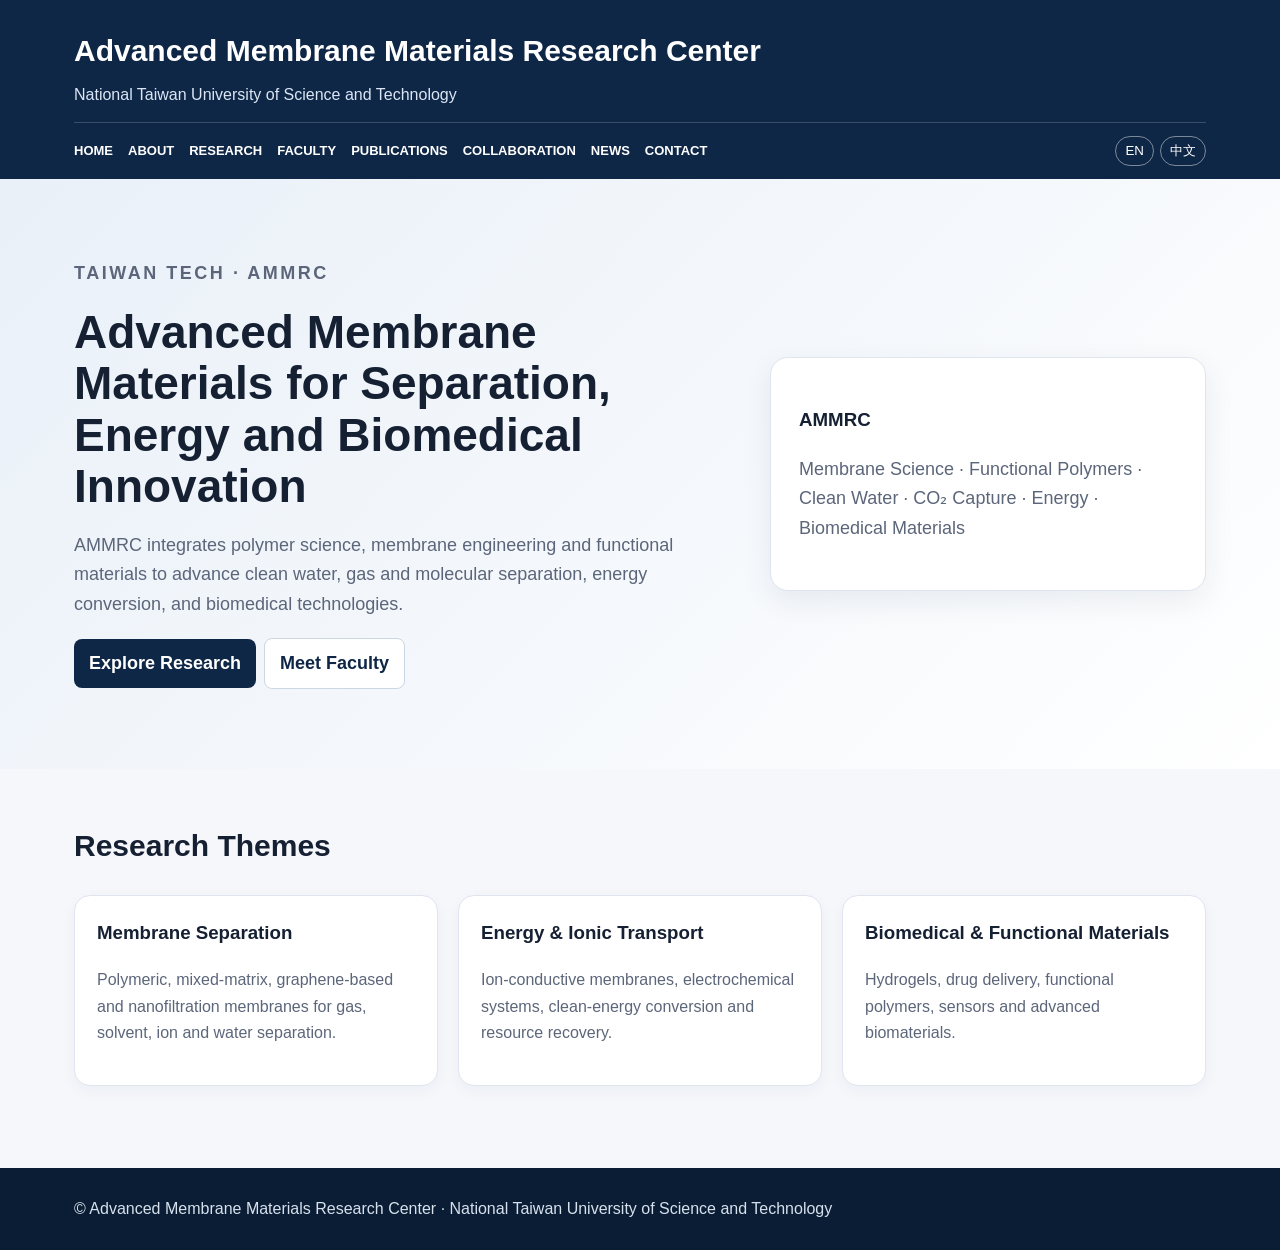
==== index.html @ 9575aef3 "feat: publish bilingual AMMRC website" ====
<!doctype html><html lang="en"><head><meta charset="utf-8"><meta name="viewport" content="width=device-width,initial-scale=1"><title>Home | AMMRC</title><link rel="stylesheet" href="style.css"></head><body><header class="top"><div class="wrap"><div class="brand"><h1 data-i18n="brand">Advanced Membrane Materials Research Center</h1><p data-i18n="affiliation">National Taiwan University of Science and Technology</p></div><nav class="nav"><a href="index.html" data-i18n="navHome">HOME</a><a href="about.html" data-i18n="navAbout">ABOUT</a><a href="research.html" data-i18n="navResearch">RESEARCH</a><a href="faculty.html" data-i18n="navFaculty">FACULTY</a><a href="publications.html" data-i18n="navPublications">PUBLICATIONS</a><a href="collaboration.html" data-i18n="navCollaboration">COLLABORATION</a><a href="news.html" data-i18n="navNews">NEWS</a><a href="contact.html" data-i18n="navContact">CONTACT</a><span class="lang-toggle"><button data-lang="en">EN</button><button data-lang="zh">中文</button></span></nav></div></header><section class="hero"><div class="wrap hero-grid"><div><p class="eyebrow">TAIWAN TECH · AMMRC</p><h2 data-i18n="homeTitle">Advanced Membrane Materials for Separation, Energy and Biomedical Innovation</h2><p data-i18n="homeIntro"></p><p><a class="btn" href="research.html" data-i18n="exploreResearch">Explore Research</a><a class="btn light" href="faculty.html" data-i18n="meetFaculty">Meet Faculty</a></p></div><aside class="hero-panel"><h3>AMMRC</h3><p>Membrane Science · Functional Polymers · Clean Water · CO₂ Capture · Energy · Biomedical Materials</p></aside></div></section><section class="section"><div class="wrap"><h2 data-i18n="researchTitle">Research Themes</h2><div class="grid"><article class="card"><h3>Membrane Separation</h3><p class="muted">Polymeric, mixed-matrix, graphene-based and nanofiltration membranes for gas, solvent, ion and water separation.</p></article><article class="card"><h3>Energy & Ionic Transport</h3><p class="muted">Ion-conductive membranes, electrochemical systems, clean-energy conversion and resource recovery.</p></article><article class="card"><h3>Biomedical & Functional Materials</h3><p class="muted">Hydrogels, drug delivery, functional polymers, sensors and advanced biomaterials.</p></article></div></div></section><footer class="footer"><div class="wrap">© Advanced Membrane Materials Research Center · National Taiwan University of Science and Technology</div></footer><script src="language.js"></script></body></html>
---- style.css ----
:root{--nav:#0f2747;--accent:#2f68a5;--bg:#f5f7fb;--card:#fff;--ink:#162033;--muted:#5c667a;--line:#dfe5ee;--soft:#edf3f9}*{box-sizing:border-box}body{margin:0;font-family:Arial,"Noto Sans TC",sans-serif;background:var(--bg);color:var(--ink);line-height:1.65}a{color:var(--accent);text-decoration:none}a:hover{text-decoration:underline}img{max-width:100%;display:block}.wrap{max-width:1180px;margin:auto;padding:0 24px}.top{background:var(--nav);color:#fff}.brand{padding:26px 0 14px}.brand h1{margin:0;font-size:30px}.brand p{margin:6px 0 0;color:#dbe6f4}.nav{display:flex;gap:15px;align-items:center;flex-wrap:wrap;padding:13px 0;border-top:1px solid rgba(255,255,255,.18)}.nav a{color:#fff;font-size:13px;font-weight:800}.lang-toggle{margin-left:auto;display:flex;gap:6px}.lang-toggle button{border:1px solid rgba(255,255,255,.45);background:transparent;color:white;padding:5px 9px;border-radius:999px;cursor:pointer}.hero{padding:62px 0;background:linear-gradient(135deg,#e9f0f8,#fff)}.hero-grid{display:grid;grid-template-columns:1.2fr .8fr;gap:42px;align-items:center}.eyebrow{font-size:12px;letter-spacing:.14em;font-weight:800;color:#426a93}.hero h2{font-size:46px;line-height:1.12;margin:8px 0 18px}.hero p{font-size:18px;color:var(--muted)}.hero-panel{background:white;border:1px solid var(--line);border-radius:18px;padding:28px;box-shadow:0 10px 30px rgba(15,39,71,.08)}.section{padding:52px 0}.section-soft{background:var(--soft)}.section h2{font-size:30px;margin:0 0 24px}.grid{display:grid;grid-template-columns:repeat(3,minmax(0,1fr));gap:20px}.card{background:var(--card);border:1px solid var(--line);border-radius:16px;padding:22px;box-shadow:0 5px 16px rgba(20,40,70,.045)}.card h3{margin-top:0}.muted{color:var(--muted)}.btn{display:inline-block;background:var(--nav);color:white;padding:10px 15px;border-radius:8px;font-weight:700;margin-right:8px}.btn.light{background:white;color:var(--nav);border:1px solid #cbd7e5}.faculty-grid{display:grid;grid-template-columns:repeat(4,minmax(0,1fr));gap:20px}.faculty-card{background:white;border:1px solid var(--line);border-radius:16px;overflow:hidden;box-shadow:0 6px 18px rgba(20,40,70,.055)}.faculty-card img{width:100%;aspect-ratio:4/5;object-fit:cover;object-position:center top;background:#eef2f6}.faculty-card-body{padding:16px}.faculty-card h3{margin:0 0 3px}.faculty-card .role{font-weight:700;color:#2f4f70;font-size:14px}.tags{margin:10px 0}.tag{display:inline-block;background:#eaf1f9;color:#24486e;padding:4px 8px;border-radius:999px;font-size:12px;margin:2px}.actions{display:flex;gap:8px;flex-wrap:wrap;margin-top:12px}.profile-layout{display:grid;grid-template-columns:300px 1fr;gap:32px}.profile-photo{background:white;border:1px solid var(--line);border-radius:16px;overflow:hidden}.profile-photo img{width:100%;aspect-ratio:4/5;object-fit:cover}.pub-year{margin:0 0 34px}.pub-year h2{border-bottom:2px solid #dce5ef;padding-bottom:8px}.pub-item{background:#fff;border:1px solid var(--line);border-radius:12px;padding:16px 18px;margin:12px 0}.pub-item h3{margin:0 0 6px;font-size:18px}.pub-meta{font-size:14px;color:var(--muted)}.year-nav{display:flex;gap:8px;flex-wrap:wrap;margin:0 0 24px}.year-nav a{background:#eaf1f9;padding:6px 11px;border-radius:999px;font-weight:700}.footer{background:#0b1d35;color:#d7e1ed;padding:28px 0;margin-top:30px}.notice{background:#eef4fa;border:1px solid #d5e1ee;padding:14px 16px;border-radius:10px;color:#4d6075}.news-list{display:grid;gap:14px}.news-item{background:#fff;border:1px solid var(--line);border-radius:14px;padding:18px}.contact-grid{display:grid;grid-template-columns:1fr 1fr;gap:24px}@media(max-width:900px){.hero-grid,.profile-layout,.contact-grid{grid-template-columns:1fr}.grid{grid-template-columns:1fr 1fr}.faculty-grid{grid-template-columns:repeat(2,1fr)}.hero h2{font-size:38px}}@media(max-width:620px){.wrap{padding:0 18px}.brand h1{font-size:25px}.hero{padding:42px 0}.hero h2{font-size:32px}.grid,.faculty-grid{grid-template-columns:1fr}.nav{gap:10px}.lang-toggle{width:100%;margin-left:0}.section{padding:38px 0}}
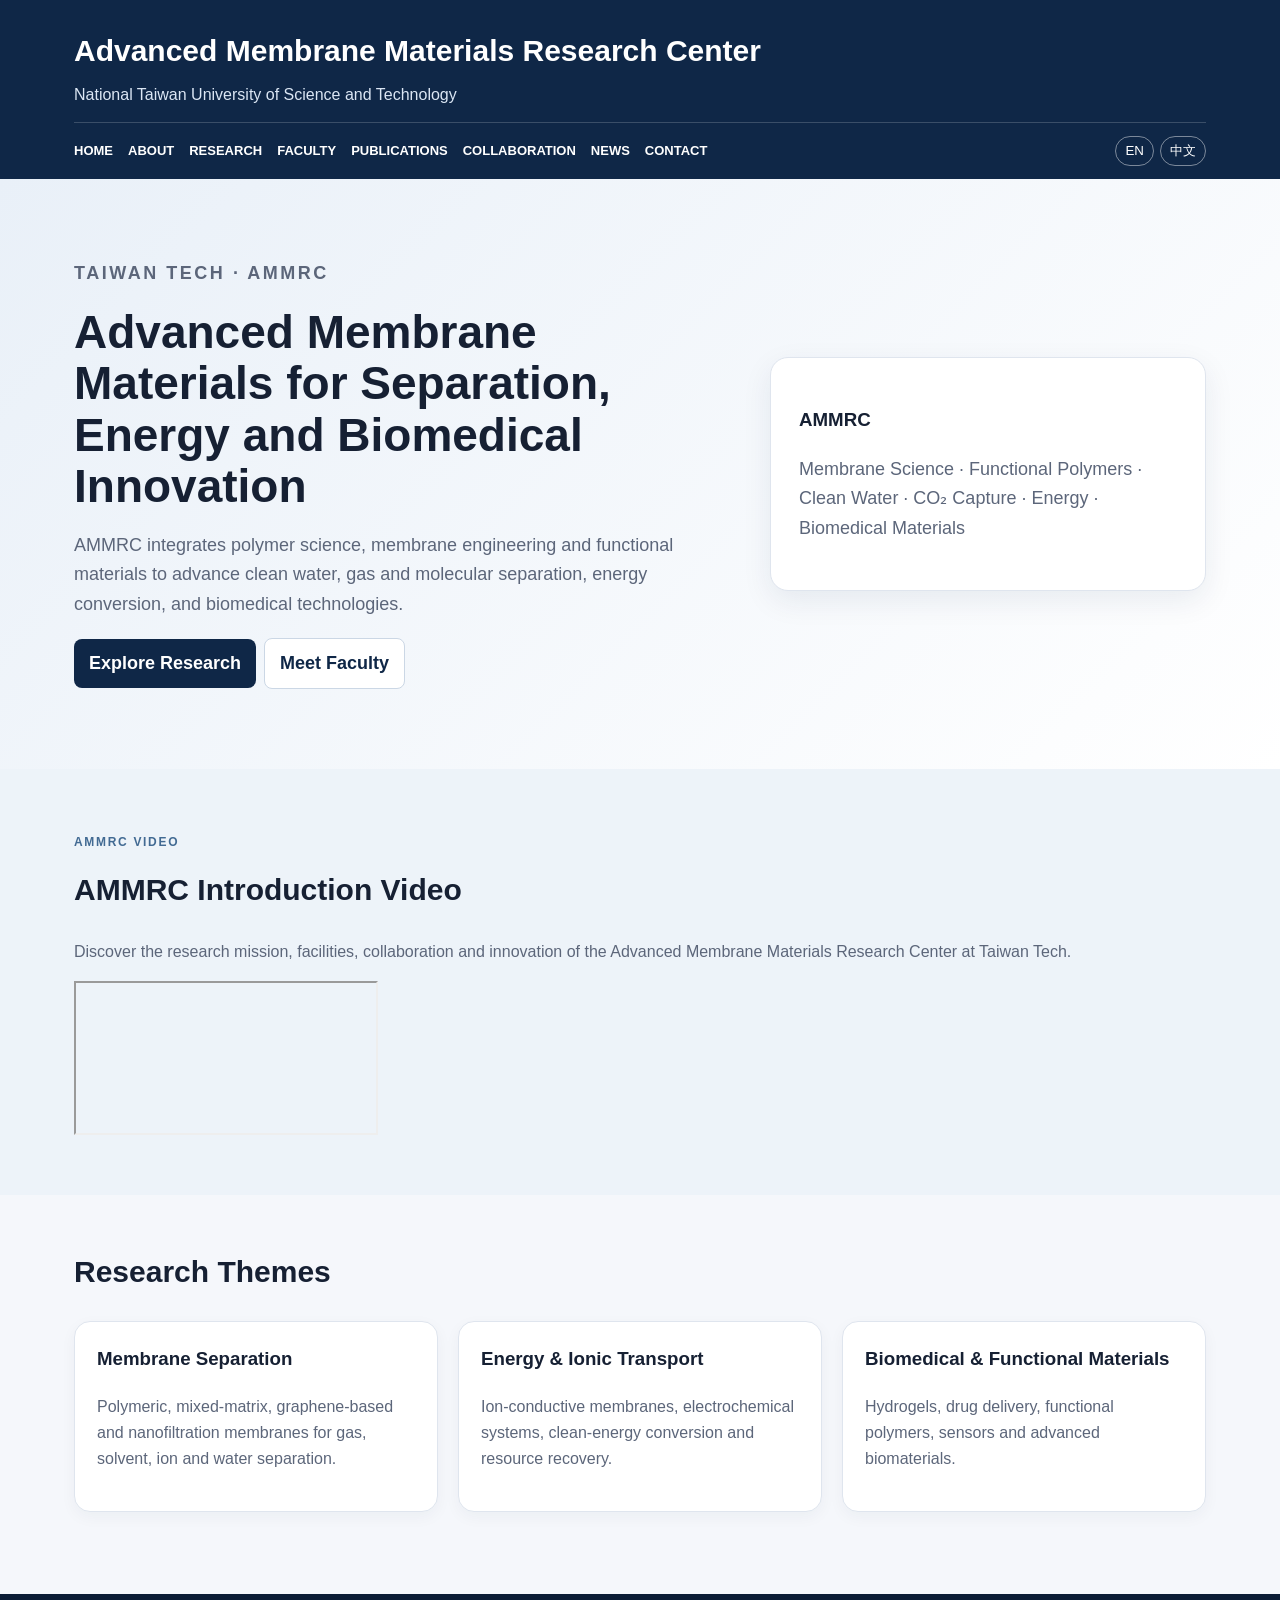
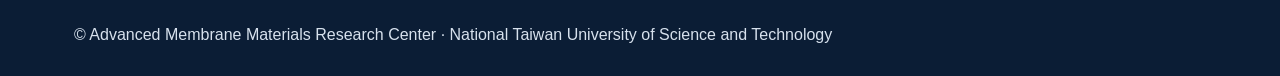
==== commit a9881fa2: "feat: embed AMMRC introduction video" ====
--- a/index.html
+++ b/index.html
@@ -1 +1 @@
-<!doctype html><html lang="en"><head><meta charset="utf-8"><meta name="viewport" content="width=device-width,initial-scale=1"><title>Home | AMMRC</title><link rel="stylesheet" href="style.css"></head><body><header class="top"><div class="wrap"><div class="brand"><h1 data-i18n="brand">Advanced Membrane Materials Research Center</h1><p data-i18n="affiliation">National Taiwan University of Science and Technology</p></div><nav class="nav"><a href="index.html" data-i18n="navHome">HOME</a><a href="about.html" data-i18n="navAbout">ABOUT</a><a href="research.html" data-i18n="navResearch">RESEARCH</a><a href="faculty.html" data-i18n="navFaculty">FACULTY</a><a href="publications.html" data-i18n="navPublications">PUBLICATIONS</a><a href="collaboration.html" data-i18n="navCollaboration">COLLABORATION</a><a href="news.html" data-i18n="navNews">NEWS</a><a href="contact.html" data-i18n="navContact">CONTACT</a><span class="lang-toggle"><button data-lang="en">EN</button><button data-lang="zh">中文</button></span></nav></div></header><section class="hero"><div class="wrap hero-grid"><div><p class="eyebrow">TAIWAN TECH · AMMRC</p><h2 data-i18n="homeTitle">Advanced Membrane Materials for Separation, Energy and Biomedical Innovation</h2><p data-i18n="homeIntro"></p><p><a class="btn" href="research.html" data-i18n="exploreResearch">Explore Research</a><a class="btn light" href="faculty.html" data-i18n="meetFaculty">Meet Faculty</a></p></div><aside class="hero-panel"><h3>AMMRC</h3><p>Membrane Science · Functional Polymers · Clean Water · CO₂ Capture · Energy · Biomedical Materials</p></aside></div></section><section class="section"><div class="wrap"><h2 data-i18n="researchTitle">Research Themes</h2><div class="grid"><article class="card"><h3>Membrane Separation</h3><p class="muted">Polymeric, mixed-matrix, graphene-based and nanofiltration membranes for gas, solvent, ion and water separation.</p></article><article class="card"><h3>Energy & Ionic Transport</h3><p class="muted">Ion-conductive membranes, electrochemical systems, clean-energy conversion and resource recovery.</p></article><article class="card"><h3>Biomedical & Functional Materials</h3><p class="muted">Hydrogels, drug delivery, functional polymers, sensors and advanced biomaterials.</p></article></div></div></section><footer class="footer"><div class="wrap">© Advanced Membrane Materials Research Center · National Taiwan University of Science and Technology</div></footer><script src="language.js"></script></body></html>+<!doctype html><html lang="en"><head><meta charset="utf-8"><meta name="viewport" content="width=device-width,initial-scale=1"><title>Home | AMMRC</title><link rel="stylesheet" href="style.css"></head><body><header class="top"><div class="wrap"><div class="brand"><h1 data-i18n="brand">Advanced Membrane Materials Research Center</h1><p data-i18n="affiliation">National Taiwan University of Science and Technology</p></div><nav class="nav"><a href="index.html" data-i18n="navHome">HOME</a><a href="about.html" data-i18n="navAbout">ABOUT</a><a href="research.html" data-i18n="navResearch">RESEARCH</a><a href="faculty.html" data-i18n="navFaculty">FACULTY</a><a href="publications.html" data-i18n="navPublications">PUBLICATIONS</a><a href="collaboration.html" data-i18n="navCollaboration">COLLABORATION</a><a href="news.html" data-i18n="navNews">NEWS</a><a href="contact.html" data-i18n="navContact">CONTACT</a><span class="lang-toggle"><button data-lang="en">EN</button><button data-lang="zh">中文</button></span></nav></div></header><section class="hero"><div class="wrap hero-grid"><div><p class="eyebrow">TAIWAN TECH · AMMRC</p><h2 data-i18n="homeTitle">Advanced Membrane Materials for Separation, Energy and Biomedical Innovation</h2><p data-i18n="homeIntro"></p><p><a class="btn" href="research.html" data-i18n="exploreResearch">Explore Research</a><a class="btn light" href="faculty.html" data-i18n="meetFaculty">Meet Faculty</a></p></div><aside class="hero-panel"><h3>AMMRC</h3><p>Membrane Science · Functional Polymers · Clean Water · CO₂ Capture · Energy · Biomedical Materials</p></aside></div></section><section class="section section-soft intro-video"><div class="wrap"><div class="video-head"><p class="eyebrow">AMMRC VIDEO</p><h2 data-i18n="videoTitle">AMMRC Introduction Video</h2><p class="muted" data-i18n="videoIntro">Discover the research mission, facilities, collaboration and innovation of the Advanced Membrane Materials Research Center at Taiwan Tech.</p></div><div class="video-frame"><iframe src="https://www.youtube.com/embed/-5gChejI7cg" title="AMMRC Introduction Video" loading="lazy" referrerpolicy="strict-origin-when-cross-origin" allow="accelerometer; autoplay; clipboard-write; encrypted-media; gyroscope; picture-in-picture; web-share" allowfullscreen></iframe></div></div></section><section class="section"><div class="wrap"><h2 data-i18n="researchTitle">Research Themes</h2><div class="grid"><article class="card"><h3>Membrane Separation</h3><p class="muted">Polymeric, mixed-matrix, graphene-based and nanofiltration membranes for gas, solvent, ion and water separation.</p></article><article class="card"><h3>Energy & Ionic Transport</h3><p class="muted">Ion-conductive membranes, electrochemical systems, clean-energy conversion and resource recovery.</p></article><article class="card"><h3>Biomedical & Functional Materials</h3><p class="muted">Hydrogels, drug delivery, functional polymers, sensors and advanced biomaterials.</p></article></div></div></section><footer class="footer"><div class="wrap">© Advanced Membrane Materials Research Center · National Taiwan University of Science and Technology</div></footer><script src="language.js"></script></body></html>
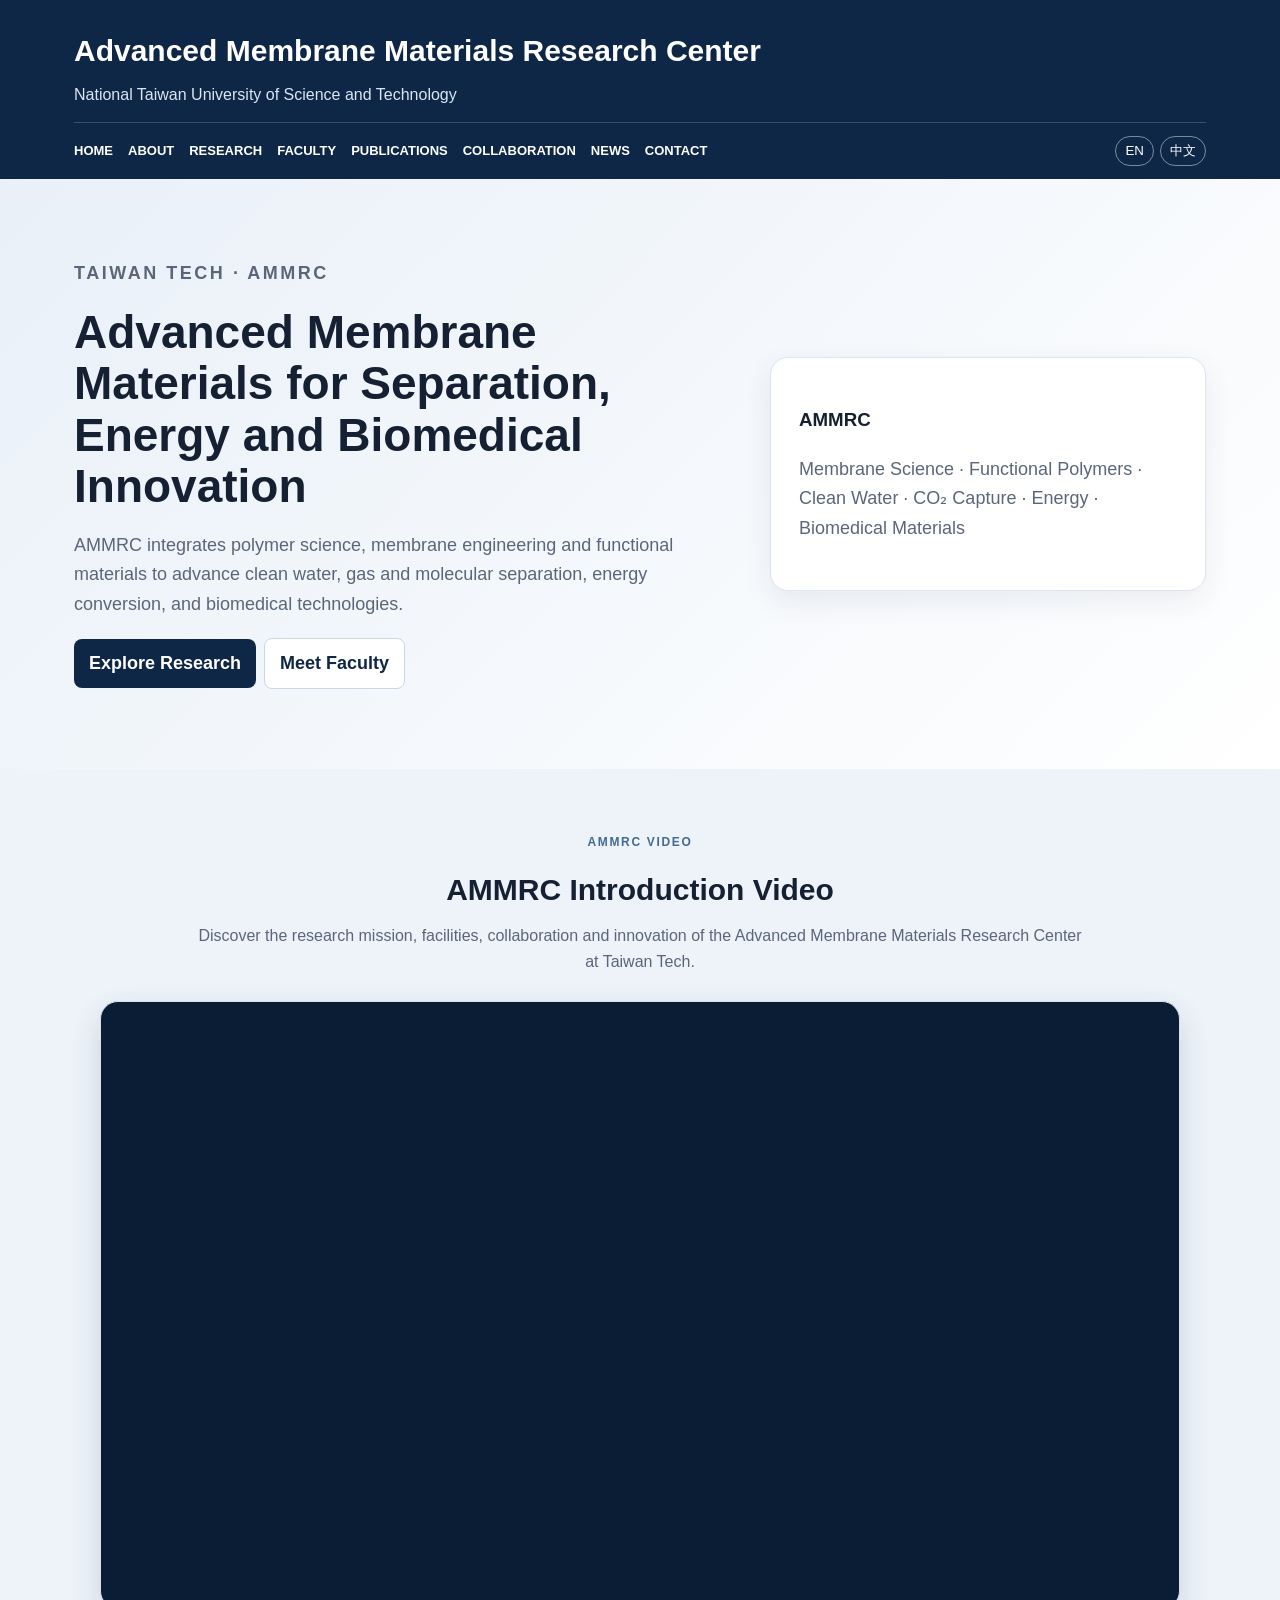
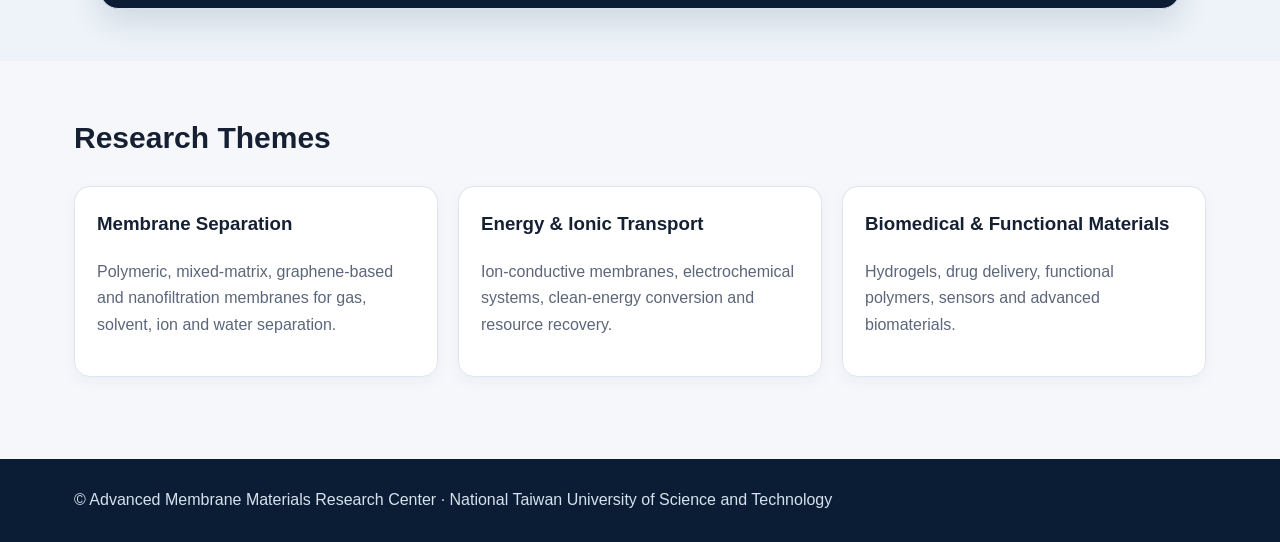
==== commit c1790005: "chore: bust homepage stylesheet cache" ====
--- a/index.html
+++ b/index.html
@@ -1 +1 @@
-<!doctype html><html lang="en"><head><meta charset="utf-8"><meta name="viewport" content="width=device-width,initial-scale=1"><title>Home | AMMRC</title><link rel="stylesheet" href="style.css"></head><body><header class="top"><div class="wrap"><div class="brand"><h1 data-i18n="brand">Advanced Membrane Materials Research Center</h1><p data-i18n="affiliation">National Taiwan University of Science and Technology</p></div><nav class="nav"><a href="index.html" data-i18n="navHome">HOME</a><a href="about.html" data-i18n="navAbout">ABOUT</a><a href="research.html" data-i18n="navResearch">RESEARCH</a><a href="faculty.html" data-i18n="navFaculty">FACULTY</a><a href="publications.html" data-i18n="navPublications">PUBLICATIONS</a><a href="collaboration.html" data-i18n="navCollaboration">COLLABORATION</a><a href="news.html" data-i18n="navNews">NEWS</a><a href="contact.html" data-i18n="navContact">CONTACT</a><span class="lang-toggle"><button data-lang="en">EN</button><button data-lang="zh">中文</button></span></nav></div></header><section class="hero"><div class="wrap hero-grid"><div><p class="eyebrow">TAIWAN TECH · AMMRC</p><h2 data-i18n="homeTitle">Advanced Membrane Materials for Separation, Energy and Biomedical Innovation</h2><p data-i18n="homeIntro"></p><p><a class="btn" href="research.html" data-i18n="exploreResearch">Explore Research</a><a class="btn light" href="faculty.html" data-i18n="meetFaculty">Meet Faculty</a></p></div><aside class="hero-panel"><h3>AMMRC</h3><p>Membrane Science · Functional Polymers · Clean Water · CO₂ Capture · Energy · Biomedical Materials</p></aside></div></section><section class="section section-soft intro-video"><div class="wrap"><div class="video-head"><p class="eyebrow">AMMRC VIDEO</p><h2 data-i18n="videoTitle">AMMRC Introduction Video</h2><p class="muted" data-i18n="videoIntro">Discover the research mission, facilities, collaboration and innovation of the Advanced Membrane Materials Research Center at Taiwan Tech.</p></div><div class="video-frame"><iframe src="https://www.youtube.com/embed/-5gChejI7cg" title="AMMRC Introduction Video" loading="lazy" referrerpolicy="strict-origin-when-cross-origin" allow="accelerometer; autoplay; clipboard-write; encrypted-media; gyroscope; picture-in-picture; web-share" allowfullscreen></iframe></div></div></section><section class="section"><div class="wrap"><h2 data-i18n="researchTitle">Research Themes</h2><div class="grid"><article class="card"><h3>Membrane Separation</h3><p class="muted">Polymeric, mixed-matrix, graphene-based and nanofiltration membranes for gas, solvent, ion and water separation.</p></article><article class="card"><h3>Energy & Ionic Transport</h3><p class="muted">Ion-conductive membranes, electrochemical systems, clean-energy conversion and resource recovery.</p></article><article class="card"><h3>Biomedical & Functional Materials</h3><p class="muted">Hydrogels, drug delivery, functional polymers, sensors and advanced biomaterials.</p></article></div></div></section><footer class="footer"><div class="wrap">© Advanced Membrane Materials Research Center · National Taiwan University of Science and Technology</div></footer><script src="language.js"></script></body></html>+<!doctype html><html lang="en"><head><meta charset="utf-8"><meta name="viewport" content="width=device-width,initial-scale=1"><title>Home | AMMRC</title><link rel="stylesheet" href="style.css?v=20261004-video-desktop-2"></head><body><header class="top"><div class="wrap"><div class="brand"><h1 data-i18n="brand">Advanced Membrane Materials Research Center</h1><p data-i18n="affiliation">National Taiwan University of Science and Technology</p></div><nav class="nav"><a href="index.html" data-i18n="navHome">HOME</a><a href="about.html" data-i18n="navAbout">ABOUT</a><a href="research.html" data-i18n="navResearch">RESEARCH</a><a href="faculty.html" data-i18n="navFaculty">FACULTY</a><a href="publications.html" data-i18n="navPublications">PUBLICATIONS</a><a href="collaboration.html" data-i18n="navCollaboration">COLLABORATION</a><a href="news.html" data-i18n="navNews">NEWS</a><a href="contact.html" data-i18n="navContact">CONTACT</a><span class="lang-toggle"><button data-lang="en">EN</button><button data-lang="zh">中文</button></span></nav></div></header><section class="hero"><div class="wrap hero-grid"><div><p class="eyebrow">TAIWAN TECH · AMMRC</p><h2 data-i18n="homeTitle">Advanced Membrane Materials for Separation, Energy and Biomedical Innovation</h2><p data-i18n="homeIntro"></p><p><a class="btn" href="research.html" data-i18n="exploreResearch">Explore Research</a><a class="btn light" href="faculty.html" data-i18n="meetFaculty">Meet Faculty</a></p></div><aside class="hero-panel"><h3>AMMRC</h3><p>Membrane Science · Functional Polymers · Clean Water · CO₂ Capture · Energy · Biomedical Materials</p></aside></div></section><section class="section section-soft intro-video"><div class="wrap"><div class="video-head"><p class="eyebrow">AMMRC VIDEO</p><h2 data-i18n="videoTitle">AMMRC Introduction Video</h2><p class="muted" data-i18n="videoIntro">Discover the research mission, facilities, collaboration and innovation of the Advanced Membrane Materials Research Center at Taiwan Tech.</p></div><div class="video-frame"><iframe src="https://www.youtube.com/embed/-5gChejI7cg" title="AMMRC Introduction Video" loading="lazy" referrerpolicy="strict-origin-when-cross-origin" allow="accelerometer; autoplay; clipboard-write; encrypted-media; gyroscope; picture-in-picture; web-share" allowfullscreen></iframe></div></div></section><section class="section"><div class="wrap"><h2 data-i18n="researchTitle">Research Themes</h2><div class="grid"><article class="card"><h3>Membrane Separation</h3><p class="muted">Polymeric, mixed-matrix, graphene-based and nanofiltration membranes for gas, solvent, ion and water separation.</p></article><article class="card"><h3>Energy & Ionic Transport</h3><p class="muted">Ion-conductive membranes, electrochemical systems, clean-energy conversion and resource recovery.</p></article><article class="card"><h3>Biomedical & Functional Materials</h3><p class="muted">Hydrogels, drug delivery, functional polymers, sensors and advanced biomaterials.</p></article></div></div></section><footer class="footer"><div class="wrap">© Advanced Membrane Materials Research Center · National Taiwan University of Science and Technology</div></footer><script src="language.js"></script></body></html>
--- a/style.css
+++ b/style.css
@@ -1 +1 @@
-:root{--nav:#0f2747;--accent:#2f68a5;--bg:#f5f7fb;--card:#fff;--ink:#162033;--muted:#5c667a;--line:#dfe5ee;--soft:#edf3f9}*{box-sizing:border-box}body{margin:0;font-family:Arial,"Noto Sans TC",sans-serif;background:var(--bg);color:var(--ink);line-height:1.65}a{color:var(--accent);text-decoration:none}a:hover{text-decoration:underline}img{max-width:100%;display:block}.wrap{max-width:1180px;margin:auto;padding:0 24px}.top{background:var(--nav);color:#fff}.brand{padding:26px 0 14px}.brand h1{margin:0;font-size:30px}.brand p{margin:6px 0 0;color:#dbe6f4}.nav{display:flex;gap:15px;align-items:center;flex-wrap:wrap;padding:13px 0;border-top:1px solid rgba(255,255,255,.18)}.nav a{color:#fff;font-size:13px;font-weight:800}.lang-toggle{margin-left:auto;display:flex;gap:6px}.lang-toggle button{border:1px solid rgba(255,255,255,.45);background:transparent;color:white;padding:5px 9px;border-radius:999px;cursor:pointer}.hero{padding:62px 0;background:linear-gradient(135deg,#e9f0f8,#fff)}.hero-grid{display:grid;grid-template-columns:1.2fr .8fr;gap:42px;align-items:center}.eyebrow{font-size:12px;letter-spacing:.14em;font-weight:800;color:#426a93}.hero h2{font-size:46px;line-height:1.12;margin:8px 0 18px}.hero p{font-size:18px;color:var(--muted)}.hero-panel{background:white;border:1px solid var(--line);border-radius:18px;padding:28px;box-shadow:0 10px 30px rgba(15,39,71,.08)}.section{padding:52px 0}.section-soft{background:var(--soft)}.section h2{font-size:30px;margin:0 0 24px}.grid{display:grid;grid-template-columns:repeat(3,minmax(0,1fr));gap:20px}.card{background:var(--card);border:1px solid var(--line);border-radius:16px;padding:22px;box-shadow:0 5px 16px rgba(20,40,70,.045)}.card h3{margin-top:0}.muted{color:var(--muted)}.btn{display:inline-block;background:var(--nav);color:white;padding:10px 15px;border-radius:8px;font-weight:700;margin-right:8px}.btn.light{background:white;color:var(--nav);border:1px solid #cbd7e5}.faculty-grid{display:grid;grid-template-columns:repeat(4,minmax(0,1fr));gap:20px}.faculty-card{background:white;border:1px solid var(--line);border-radius:16px;overflow:hidden;box-shadow:0 6px 18px rgba(20,40,70,.055)}.faculty-card img{width:100%;aspect-ratio:4/5;object-fit:cover;object-position:center top;background:#eef2f6}.faculty-card-body{padding:16px}.faculty-card h3{margin:0 0 3px}.faculty-card .role{font-weight:700;color:#2f4f70;font-size:14px}.tags{margin:10px 0}.tag{display:inline-block;background:#eaf1f9;color:#24486e;padding:4px 8px;border-radius:999px;font-size:12px;margin:2px}.actions{display:flex;gap:8px;flex-wrap:wrap;margin-top:12px}.profile-layout{display:grid;grid-template-columns:300px 1fr;gap:32px}.profile-photo{background:white;border:1px solid var(--line);border-radius:16px;overflow:hidden}.profile-photo img{width:100%;aspect-ratio:4/5;object-fit:cover}.pub-year{margin:0 0 34px}.pub-year h2{border-bottom:2px solid #dce5ef;padding-bottom:8px}.pub-item{background:#fff;border:1px solid var(--line);border-radius:12px;padding:16px 18px;margin:12px 0}.pub-item h3{margin:0 0 6px;font-size:18px}.pub-meta{font-size:14px;color:var(--muted)}.year-nav{display:flex;gap:8px;flex-wrap:wrap;margin:0 0 24px}.year-nav a{background:#eaf1f9;padding:6px 11px;border-radius:999px;font-weight:700}.footer{background:#0b1d35;color:#d7e1ed;padding:28px 0;margin-top:30px}.notice{background:#eef4fa;border:1px solid #d5e1ee;padding:14px 16px;border-radius:10px;color:#4d6075}.news-list{display:grid;gap:14px}.news-item{background:#fff;border:1px solid var(--line);border-radius:14px;padding:18px}.contact-grid{display:grid;grid-template-columns:1fr 1fr;gap:24px}@media(max-width:900px){.hero-grid,.profile-layout,.contact-grid{grid-template-columns:1fr}.grid{grid-template-columns:1fr 1fr}.faculty-grid{grid-template-columns:repeat(2,1fr)}.hero h2{font-size:38px}}@media(max-width:620px){.wrap{padding:0 18px}.brand h1{font-size:25px}.hero{padding:42px 0}.hero h2{font-size:32px}.grid,.faculty-grid{grid-template-columns:1fr}.nav{gap:10px}.lang-toggle{width:100%;margin-left:0}.section{padding:38px 0}}
+:root{--nav:#0f2747;--accent:#2f68a5;--bg:#f5f7fb;--card:#fff;--ink:#162033;--muted:#5c667a;--line:#dfe5ee;--soft:#edf3f9}*{box-sizing:border-box}body{margin:0;font-family:Arial,"Noto Sans TC",sans-serif;background:var(--bg);color:var(--ink);line-height:1.65}a{color:var(--accent);text-decoration:none}a:hover{text-decoration:underline}img{max-width:100%;display:block}.wrap{max-width:1180px;margin:auto;padding:0 24px}.top{background:var(--nav);color:#fff}.brand{padding:26px 0 14px}.brand h1{margin:0;font-size:30px}.brand p{margin:6px 0 0;color:#dbe6f4}.nav{display:flex;gap:15px;align-items:center;flex-wrap:wrap;padding:13px 0;border-top:1px solid rgba(255,255,255,.18)}.nav a{color:#fff;font-size:13px;font-weight:800}.lang-toggle{margin-left:auto;display:flex;gap:6px}.lang-toggle button{border:1px solid rgba(255,255,255,.45);background:transparent;color:white;padding:5px 9px;border-radius:999px;cursor:pointer}.hero{padding:62px 0;background:linear-gradient(135deg,#e9f0f8,#fff)}.hero-grid{display:grid;grid-template-columns:1.2fr .8fr;gap:42px;align-items:center}.eyebrow{font-size:12px;letter-spacing:.14em;font-weight:800;color:#426a93}.hero h2{font-size:46px;line-height:1.12;margin:8px 0 18px}.hero p{font-size:18px;color:var(--muted)}.hero-panel{background:white;border:1px solid var(--line);border-radius:18px;padding:28px;box-shadow:0 10px 30px rgba(15,39,71,.08)}.section{padding:52px 0}.section-soft{background:var(--soft)}.section h2{font-size:30px;margin:0 0 24px}.grid{display:grid;grid-template-columns:repeat(3,minmax(0,1fr));gap:20px}.card{background:var(--card);border:1px solid var(--line);border-radius:16px;padding:22px;box-shadow:0 5px 16px rgba(20,40,70,.045)}.card h3{margin-top:0}.muted{color:var(--muted)}.btn{display:inline-block;background:var(--nav);color:white;padding:10px 15px;border-radius:8px;font-weight:700;margin-right:8px}.btn.light{background:white;color:var(--nav);border:1px solid #cbd7e5}.intro-video .video-head{max-width:900px;margin:0 auto 26px;text-align:center}.video-head h2{margin:5px 0 8px}.video-head p:last-child{margin:0}.video-frame{position:relative;width:min(100%,1080px);margin:0 auto;aspect-ratio:16/9;background:#0b1d35;border-radius:18px;overflow:hidden;box-shadow:0 12px 32px rgba(15,39,71,.14);border:1px solid #d5e1ee}.video-frame iframe{position:absolute;inset:0;width:100%;height:100%;border:0}.faculty-grid{display:grid;grid-template-columns:repeat(4,minmax(0,1fr));gap:20px}.faculty-card{background:white;border:1px solid var(--line);border-radius:16px;overflow:hidden;box-shadow:0 6px 18px rgba(20,40,70,.055)}.faculty-card img{width:100%;aspect-ratio:4/5;object-fit:cover;object-position:center top;background:#eef2f6}.faculty-card-body{padding:16px}.faculty-card h3{margin:0 0 3px}.faculty-card .role{font-weight:700;color:#2f4f70;font-size:14px}.tags{margin:10px 0}.tag{display:inline-block;background:#eaf1f9;color:#24486e;padding:4px 8px;border-radius:999px;font-size:12px;margin:2px}.actions{display:flex;gap:8px;flex-wrap:wrap;margin-top:12px}.profile-layout{display:grid;grid-template-columns:300px 1fr;gap:32px}.profile-photo{background:white;border:1px solid var(--line);border-radius:16px;overflow:hidden}.profile-photo img{width:100%;aspect-ratio:4/5;object-fit:cover}.pub-year{margin:0 0 34px}.pub-year h2{border-bottom:2px solid #dce5ef;padding-bottom:8px}.pub-item{background:#fff;border:1px solid var(--line);border-radius:12px;padding:16px 18px;margin:12px 0}.pub-item h3{margin:0 0 6px;font-size:18px}.pub-meta{font-size:14px;color:var(--muted)}.year-nav{display:flex;gap:8px;flex-wrap:wrap;margin:0 0 24px}.year-nav a{background:#eaf1f9;padding:6px 11px;border-radius:999px;font-weight:700}.footer{background:#0b1d35;color:#d7e1ed;padding:28px 0;margin-top:30px}.notice{background:#eef4fa;border:1px solid #d5e1ee;padding:14px 16px;border-radius:10px;color:#4d6075}.news-list{display:grid;gap:14px}.news-item{background:#fff;border:1px solid var(--line);border-radius:14px;padding:18px}.contact-grid{display:grid;grid-template-columns:1fr 1fr;gap:24px}@media(max-width:900px){.hero-grid,.profile-layout,.contact-grid{grid-template-columns:1fr}.grid{grid-template-columns:1fr 1fr}.faculty-grid{grid-template-columns:repeat(2,1fr)}.hero h2{font-size:38px}.video-frame{width:100%}}@media(max-width:620px){.wrap{padding:0 18px}.brand h1{font-size:25px}.hero{padding:42px 0}.hero h2{font-size:32px}.grid,.faculty-grid{grid-template-columns:1fr}.nav{gap:10px}.lang-toggle{width:100%;margin-left:0}.section{padding:38px 0}.intro-video .video-head{text-align:left;margin-bottom:20px}.video-frame{border-radius:12px}}
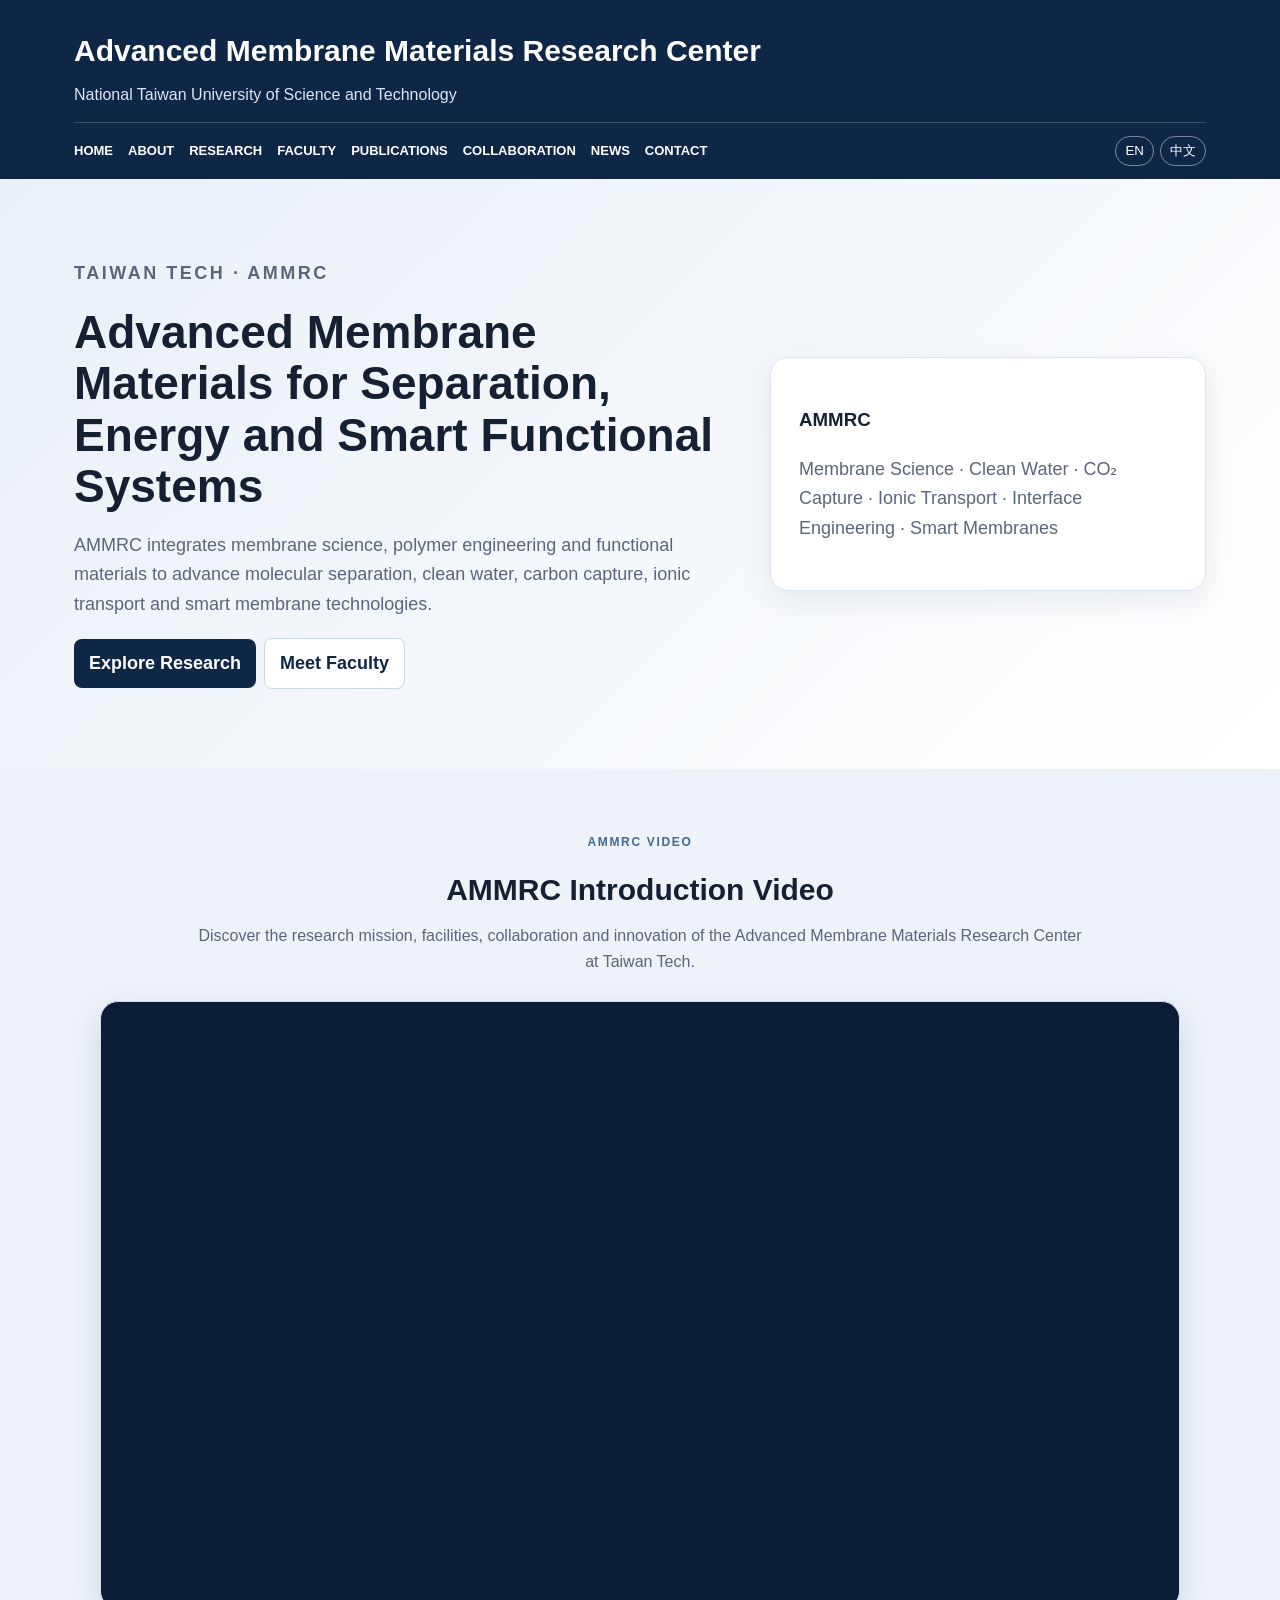
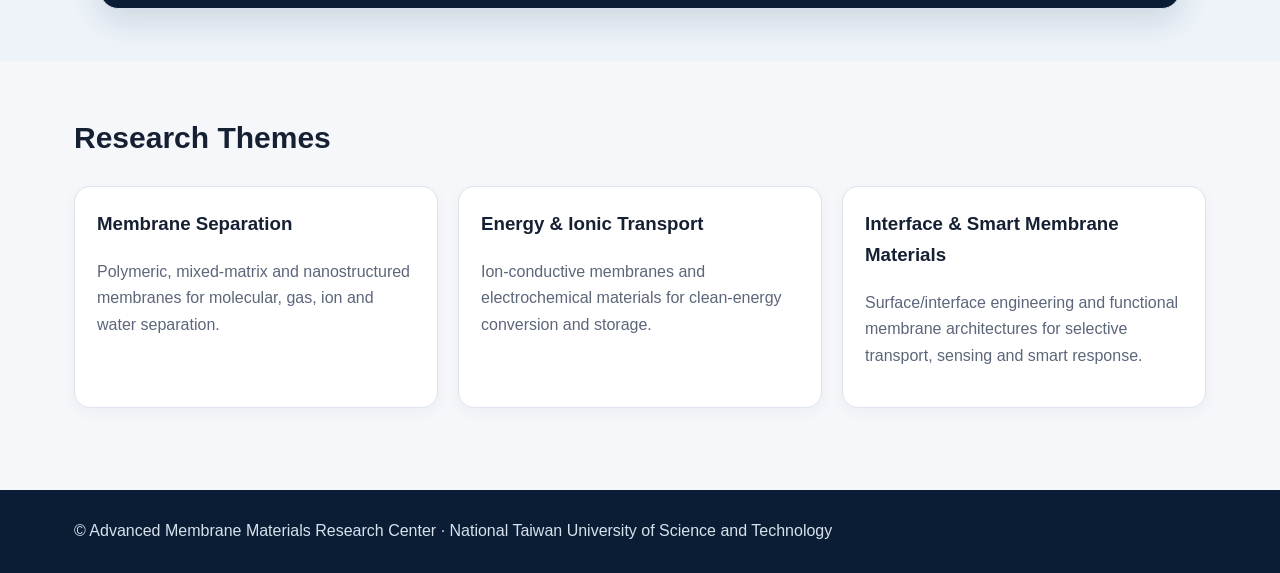
==== commit 1d6d1a90: "align homepage research focus with membrane center" ====
--- a/index.html
+++ b/index.html
@@ -1 +1 @@
-<!doctype html><html lang="en"><head><meta charset="utf-8"><meta name="viewport" content="width=device-width,initial-scale=1"><title>Home | AMMRC</title><link rel="stylesheet" href="style.css?v=20261004-video-desktop-2"></head><body><header class="top"><div class="wrap"><div class="brand"><h1 data-i18n="brand">Advanced Membrane Materials Research Center</h1><p data-i18n="affiliation">National Taiwan University of Science and Technology</p></div><nav class="nav"><a href="index.html" data-i18n="navHome">HOME</a><a href="about.html" data-i18n="navAbout">ABOUT</a><a href="research.html" data-i18n="navResearch">RESEARCH</a><a href="faculty.html" data-i18n="navFaculty">FACULTY</a><a href="publications.html" data-i18n="navPublications">PUBLICATIONS</a><a href="collaboration.html" data-i18n="navCollaboration">COLLABORATION</a><a href="news.html" data-i18n="navNews">NEWS</a><a href="contact.html" data-i18n="navContact">CONTACT</a><span class="lang-toggle"><button data-lang="en">EN</button><button data-lang="zh">中文</button></span></nav></div></header><section class="hero"><div class="wrap hero-grid"><div><p class="eyebrow">TAIWAN TECH · AMMRC</p><h2 data-i18n="homeTitle">Advanced Membrane Materials for Separation, Energy and Biomedical Innovation</h2><p data-i18n="homeIntro"></p><p><a class="btn" href="research.html" data-i18n="exploreResearch">Explore Research</a><a class="btn light" href="faculty.html" data-i18n="meetFaculty">Meet Faculty</a></p></div><aside class="hero-panel"><h3>AMMRC</h3><p>Membrane Science · Functional Polymers · Clean Water · CO₂ Capture · Energy · Biomedical Materials</p></aside></div></section><section class="section section-soft intro-video"><div class="wrap"><div class="video-head"><p class="eyebrow">AMMRC VIDEO</p><h2 data-i18n="videoTitle">AMMRC Introduction Video</h2><p class="muted" data-i18n="videoIntro">Discover the research mission, facilities, collaboration and innovation of the Advanced Membrane Materials Research Center at Taiwan Tech.</p></div><div class="video-frame"><iframe src="https://www.youtube.com/embed/-5gChejI7cg" title="AMMRC Introduction Video" loading="lazy" referrerpolicy="strict-origin-when-cross-origin" allow="accelerometer; autoplay; clipboard-write; encrypted-media; gyroscope; picture-in-picture; web-share" allowfullscreen></iframe></div></div></section><section class="section"><div class="wrap"><h2 data-i18n="researchTitle">Research Themes</h2><div class="grid"><article class="card"><h3>Membrane Separation</h3><p class="muted">Polymeric, mixed-matrix, graphene-based and nanofiltration membranes for gas, solvent, ion and water separation.</p></article><article class="card"><h3>Energy & Ionic Transport</h3><p class="muted">Ion-conductive membranes, electrochemical systems, clean-energy conversion and resource recovery.</p></article><article class="card"><h3>Biomedical & Functional Materials</h3><p class="muted">Hydrogels, drug delivery, functional polymers, sensors and advanced biomaterials.</p></article></div></div></section><footer class="footer"><div class="wrap">© Advanced Membrane Materials Research Center · National Taiwan University of Science and Technology</div></footer><script src="language.js"></script></body></html>+<!doctype html><html lang="en"><head><meta charset="utf-8"><meta name="viewport" content="width=device-width,initial-scale=1"><title>Home | AMMRC</title><link rel="stylesheet" href="style.css?v=20261004-video-desktop-2"></head><body><header class="top"><div class="wrap"><div class="brand"><h1 data-i18n="brand">Advanced Membrane Materials Research Center</h1><p data-i18n="affiliation">National Taiwan University of Science and Technology</p></div><nav class="nav"><a href="index.html" data-i18n="navHome">HOME</a><a href="about.html" data-i18n="navAbout">ABOUT</a><a href="research.html" data-i18n="navResearch">RESEARCH</a><a href="faculty.html" data-i18n="navFaculty">FACULTY</a><a href="publications.html" data-i18n="navPublications">PUBLICATIONS</a><a href="collaboration.html" data-i18n="navCollaboration">COLLABORATION</a><a href="news.html" data-i18n="navNews">NEWS</a><a href="contact.html" data-i18n="navContact">CONTACT</a><span class="lang-toggle"><button data-lang="en">EN</button><button data-lang="zh">中文</button></span></nav></div></header><section class="hero"><div class="wrap hero-grid"><div><p class="eyebrow">TAIWAN TECH · AMMRC</p><h2 data-i18n="homeTitle">Advanced Membrane Materials for Separation, Energy and Smart Functional Systems</h2><p data-i18n="homeIntro"></p><p><a class="btn" href="research.html" data-i18n="exploreResearch">Explore Research</a><a class="btn light" href="faculty.html" data-i18n="meetFaculty">Meet Faculty</a></p></div><aside class="hero-panel"><h3>AMMRC</h3><p>Membrane Science · Clean Water · CO₂ Capture · Ionic Transport · Interface Engineering · Smart Membranes</p></aside></div></section><section class="section section-soft intro-video"><div class="wrap"><div class="video-head"><p class="eyebrow">AMMRC VIDEO</p><h2 data-i18n="videoTitle">AMMRC Introduction Video</h2><p class="muted" data-i18n="videoIntro">Discover the research mission, facilities, collaboration and innovation of the Advanced Membrane Materials Research Center at Taiwan Tech.</p></div><div class="video-frame"><iframe src="https://www.youtube.com/embed/-5gChejI7cg" title="AMMRC Introduction Video" loading="lazy" referrerpolicy="strict-origin-when-cross-origin" allow="accelerometer; autoplay; clipboard-write; encrypted-media; gyroscope; picture-in-picture; web-share" allowfullscreen></iframe></div></div></section><section class="section"><div class="wrap"><h2 data-i18n="researchTitle">Research Themes</h2><div class="grid"><article class="card"><h3>Membrane Separation</h3><p class="muted">Polymeric, mixed-matrix and nanostructured membranes for molecular, gas, ion and water separation.</p></article><article class="card"><h3>Energy & Ionic Transport</h3><p class="muted">Ion-conductive membranes and electrochemical materials for clean-energy conversion and storage.</p></article><article class="card"><h3>Interface & Smart Membrane Materials</h3><p class="muted">Surface/interface engineering and functional membrane architectures for selective transport, sensing and smart response.</p></article></div></div></section><footer class="footer"><div class="wrap">© Advanced Membrane Materials Research Center · National Taiwan University of Science and Technology</div></footer><script src="language.js"></script></body></html>
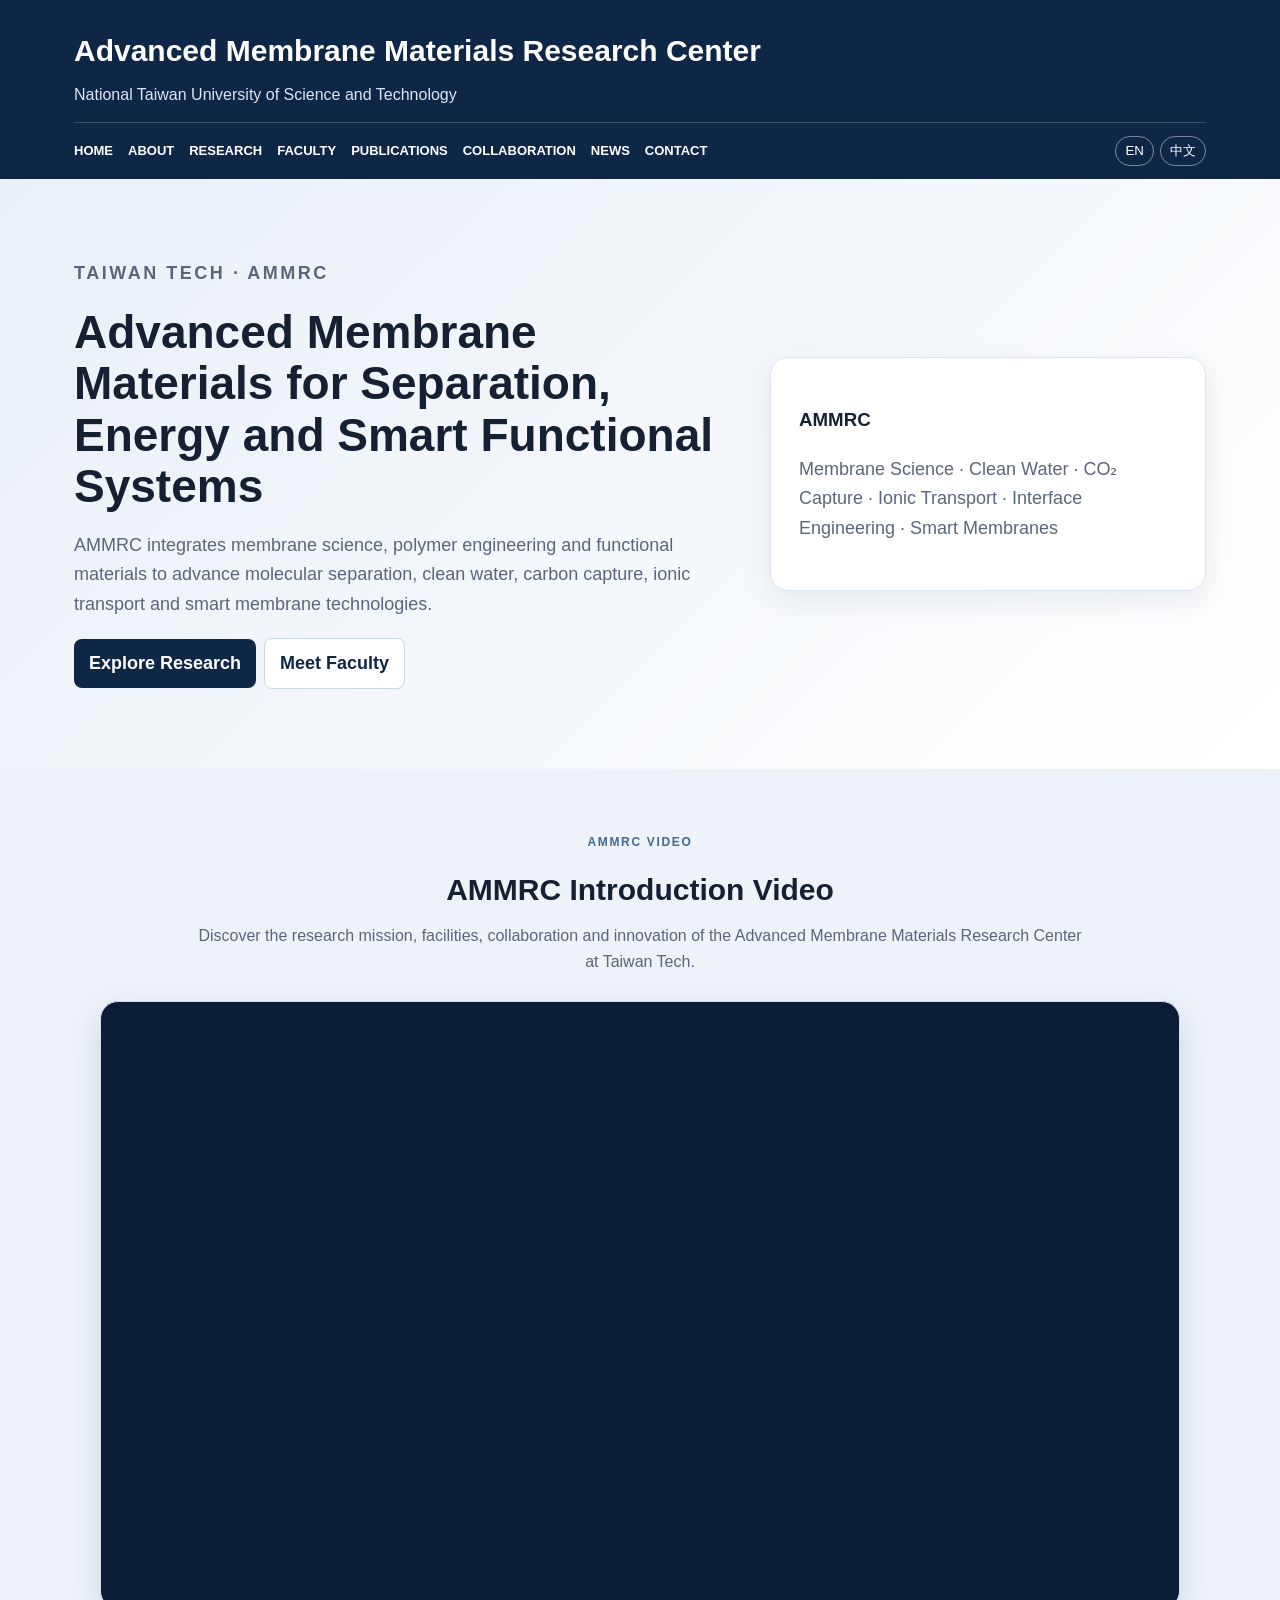
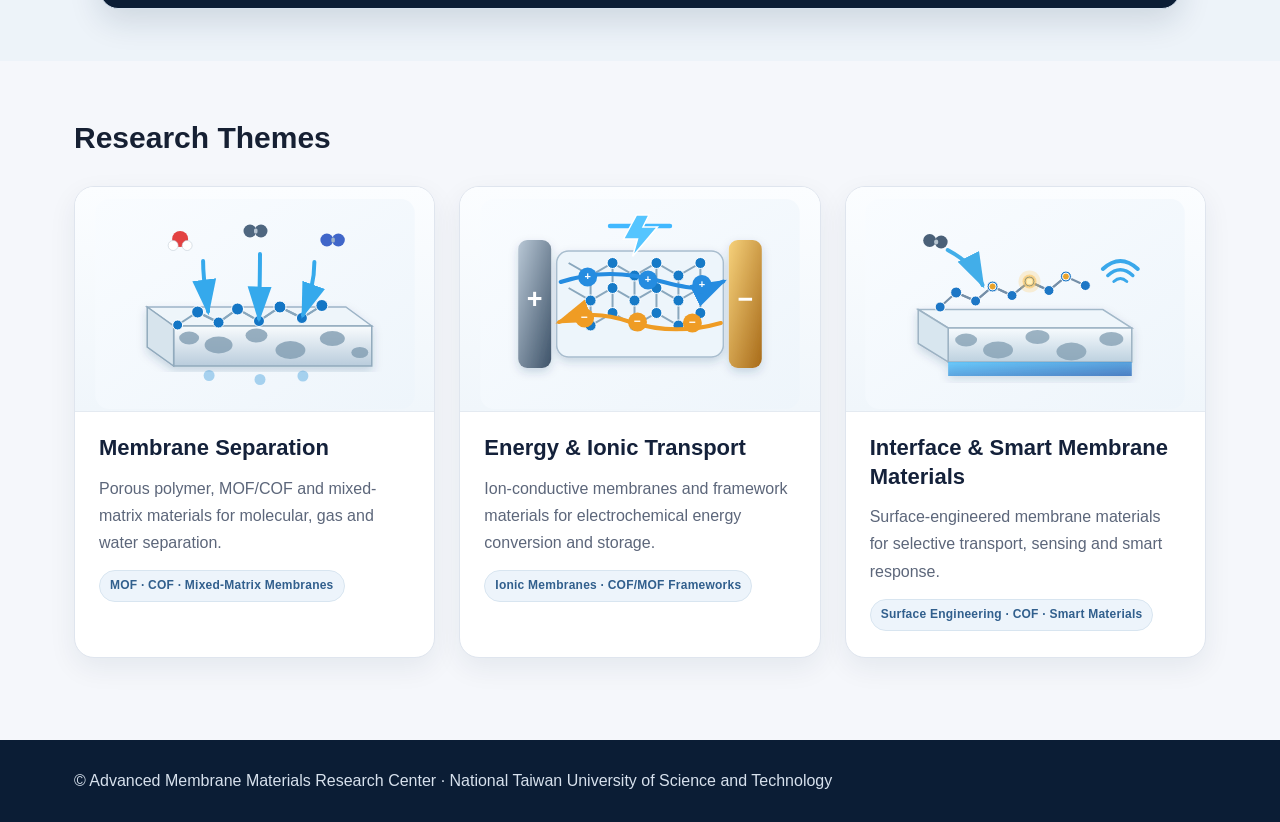
==== commit 688cbd9d: "Integrate material-focused MOF COF icons into homepage research themes" ====
--- a/index.html
+++ b/index.html
@@ -1 +1,122 @@
-<!doctype html><html lang="en"><head><meta charset="utf-8"><meta name="viewport" content="width=device-width,initial-scale=1"><title>Home | AMMRC</title><link rel="stylesheet" href="style.css?v=20261004-video-desktop-2"></head><body><header class="top"><div class="wrap"><div class="brand"><h1 data-i18n="brand">Advanced Membrane Materials Research Center</h1><p data-i18n="affiliation">National Taiwan University of Science and Technology</p></div><nav class="nav"><a href="index.html" data-i18n="navHome">HOME</a><a href="about.html" data-i18n="navAbout">ABOUT</a><a href="research.html" data-i18n="navResearch">RESEARCH</a><a href="faculty.html" data-i18n="navFaculty">FACULTY</a><a href="publications.html" data-i18n="navPublications">PUBLICATIONS</a><a href="collaboration.html" data-i18n="navCollaboration">COLLABORATION</a><a href="news.html" data-i18n="navNews">NEWS</a><a href="contact.html" data-i18n="navContact">CONTACT</a><span class="lang-toggle"><button data-lang="en">EN</button><button data-lang="zh">中文</button></span></nav></div></header><section class="hero"><div class="wrap hero-grid"><div><p class="eyebrow">TAIWAN TECH · AMMRC</p><h2 data-i18n="homeTitle">Advanced Membrane Materials for Separation, Energy and Smart Functional Systems</h2><p data-i18n="homeIntro"></p><p><a class="btn" href="research.html" data-i18n="exploreResearch">Explore Research</a><a class="btn light" href="faculty.html" data-i18n="meetFaculty">Meet Faculty</a></p></div><aside class="hero-panel"><h3>AMMRC</h3><p>Membrane Science · Clean Water · CO₂ Capture · Ionic Transport · Interface Engineering · Smart Membranes</p></aside></div></section><section class="section section-soft intro-video"><div class="wrap"><div class="video-head"><p class="eyebrow">AMMRC VIDEO</p><h2 data-i18n="videoTitle">AMMRC Introduction Video</h2><p class="muted" data-i18n="videoIntro">Discover the research mission, facilities, collaboration and innovation of the Advanced Membrane Materials Research Center at Taiwan Tech.</p></div><div class="video-frame"><iframe src="https://www.youtube.com/embed/-5gChejI7cg" title="AMMRC Introduction Video" loading="lazy" referrerpolicy="strict-origin-when-cross-origin" allow="accelerometer; autoplay; clipboard-write; encrypted-media; gyroscope; picture-in-picture; web-share" allowfullscreen></iframe></div></div></section><section class="section"><div class="wrap"><h2 data-i18n="researchTitle">Research Themes</h2><div class="grid"><article class="card"><h3>Membrane Separation</h3><p class="muted">Polymeric, mixed-matrix and nanostructured membranes for molecular, gas, ion and water separation.</p></article><article class="card"><h3>Energy & Ionic Transport</h3><p class="muted">Ion-conductive membranes and electrochemical materials for clean-energy conversion and storage.</p></article><article class="card"><h3>Interface & Smart Membrane Materials</h3><p class="muted">Surface/interface engineering and functional membrane architectures for selective transport, sensing and smart response.</p></article></div></div></section><footer class="footer"><div class="wrap">© Advanced Membrane Materials Research Center · National Taiwan University of Science and Technology</div></footer><script src="language.js"></script></body></html>+<!doctype html>
+<html lang="en">
+<head>
+  <meta charset="utf-8">
+  <meta name="viewport" content="width=device-width,initial-scale=1">
+  <title>Home | AMMRC</title>
+  <link rel="stylesheet" href="style.css?v=20261004-home-material-icons-1">
+  <style>
+    .home-theme-grid{display:grid;grid-template-columns:repeat(3,minmax(0,1fr));gap:24px}
+    .home-theme-card{background:#fff;border:1px solid var(--line);border-radius:20px;overflow:hidden;box-shadow:0 10px 28px rgba(20,40,70,.07);transition:transform .18s ease,box-shadow .18s ease}
+    .home-theme-card:hover{transform:translateY(-3px);box-shadow:0 16px 36px rgba(20,40,70,.11)}
+    .theme-media{margin:0;background:linear-gradient(180deg,#fbfdff,#f0f6fb);border-bottom:1px solid #e4eaf1;padding:12px 12px 2px}
+    .theme-media img{width:100%;aspect-ratio:16/10;object-fit:contain;display:block}
+    .theme-copy{padding:22px 24px 26px}
+    .theme-copy h3{font-size:22px;line-height:1.3;margin:0 0 12px;color:#14213a}
+    .theme-copy p{margin:0;color:var(--muted);font-size:16px;line-height:1.7}
+    .material-note{display:inline-block;margin-top:14px;padding:5px 10px;border-radius:999px;background:#edf4fb;border:1px solid #d8e5f0;color:#315f8d;font-size:12px;font-weight:800;letter-spacing:.02em}
+    @media(max-width:900px){.home-theme-grid{grid-template-columns:1fr}}
+  </style>
+</head>
+<body>
+<header class="top">
+  <div class="wrap">
+    <div class="brand">
+      <h1 data-i18n="brand">Advanced Membrane Materials Research Center</h1>
+      <p data-i18n="affiliation">National Taiwan University of Science and Technology</p>
+    </div>
+    <nav class="nav">
+      <a href="index.html" data-i18n="navHome">HOME</a>
+      <a href="about.html" data-i18n="navAbout">ABOUT</a>
+      <a href="research.html" data-i18n="navResearch">RESEARCH</a>
+      <a href="faculty.html" data-i18n="navFaculty">FACULTY</a>
+      <a href="publications.html" data-i18n="navPublications">PUBLICATIONS</a>
+      <a href="collaboration.html" data-i18n="navCollaboration">COLLABORATION</a>
+      <a href="news.html" data-i18n="navNews">NEWS</a>
+      <a href="contact.html" data-i18n="navContact">CONTACT</a>
+      <span class="lang-toggle"><button data-lang="en">EN</button><button data-lang="zh">中文</button></span>
+    </nav>
+  </div>
+</header>
+
+<section class="hero">
+  <div class="wrap hero-grid">
+    <div>
+      <p class="eyebrow">TAIWAN TECH · AMMRC</p>
+      <h2 data-i18n="homeTitle">Advanced Membrane Materials for Separation, Energy and Smart Functional Systems</h2>
+      <p data-i18n="homeIntro"></p>
+      <p><a class="btn" href="research.html" data-i18n="exploreResearch">Explore Research</a><a class="btn light" href="faculty.html" data-i18n="meetFaculty">Meet Faculty</a></p>
+    </div>
+    <aside class="hero-panel">
+      <h3>AMMRC</h3>
+      <p>Membrane Science · Clean Water · CO₂ Capture · Ionic Transport · Interface Engineering · Smart Membranes</p>
+    </aside>
+  </div>
+</section>
+
+<section class="section section-soft intro-video">
+  <div class="wrap">
+    <div class="video-head">
+      <p class="eyebrow">AMMRC VIDEO</p>
+      <h2 data-i18n="videoTitle">AMMRC Introduction Video</h2>
+      <p class="muted" data-i18n="videoIntro">Discover the research mission, facilities, collaboration and innovation of the Advanced Membrane Materials Research Center at Taiwan Tech.</p>
+    </div>
+    <div class="video-frame"><iframe src="https://www.youtube.com/embed/-5gChejI7cg" title="AMMRC Introduction Video" loading="lazy" referrerpolicy="strict-origin-when-cross-origin" allow="accelerometer; autoplay; clipboard-write; encrypted-media; gyroscope; picture-in-picture; web-share" allowfullscreen></iframe></div>
+  </div>
+</section>
+
+<section class="section">
+  <div class="wrap">
+    <h2 data-i18n="researchTitle">Research Themes</h2>
+    <div class="home-theme-grid">
+      <article class="home-theme-card">
+        <figure class="theme-media"><img src="images/home/membrane-separation-mof-cof.svg" alt="MOF and COF porous membrane separation materials"></figure>
+        <div class="theme-copy">
+          <h3 id="home-theme-1-title">Membrane Separation</h3>
+          <p id="home-theme-1-text">Porous polymer, MOF/COF and mixed-matrix materials for molecular, gas and water separation.</p>
+          <span class="material-note">MOF · COF · Mixed-Matrix Membranes</span>
+        </div>
+      </article>
+      <article class="home-theme-card">
+        <figure class="theme-media"><img src="images/home/energy-ionic-transport-framework.svg" alt="MOF and COF framework materials for ionic transport and energy"></figure>
+        <div class="theme-copy">
+          <h3 id="home-theme-2-title">Energy &amp; Ionic Transport</h3>
+          <p id="home-theme-2-text">Ion-conductive membranes and framework materials for electrochemical energy conversion and storage.</p>
+          <span class="material-note">Ionic Membranes · COF/MOF Frameworks</span>
+        </div>
+      </article>
+      <article class="home-theme-card">
+        <figure class="theme-media"><img src="images/home/interface-smart-cof.svg" alt="COF-based smart membrane interface and sensing materials"></figure>
+        <div class="theme-copy">
+          <h3 id="home-theme-3-title">Interface &amp; Smart Membrane Materials</h3>
+          <p id="home-theme-3-text">Surface-engineered membrane materials for selective transport, sensing and smart response.</p>
+          <span class="material-note">Surface Engineering · COF · Smart Materials</span>
+        </div>
+      </article>
+    </div>
+  </div>
+</section>
+
+<footer class="footer"><div class="wrap">© Advanced Membrane Materials Research Center · National Taiwan University of Science and Technology</div></footer>
+<script src="language.js?v=20261004-home-material-icons-1"></script>
+<script>
+(function(){
+  const themeText={
+    en:{
+      t1:'Membrane Separation',x1:'Porous polymer, MOF/COF and mixed-matrix materials for molecular, gas and water separation.',
+      t2:'Energy & Ionic Transport',x2:'Ion-conductive membranes and framework materials for electrochemical energy conversion and storage.',
+      t3:'Interface & Smart Membrane Materials',x3:'Surface-engineered membrane materials for selective transport, sensing and smart response.'
+    },
+    zh:{
+      t1:'薄膜分離',x1:'以多孔高分子、MOF／COF 與混合基質材料，發展分子、氣體與水分離薄膜。',
+      t2:'能源與離子傳輸',x2:'結合離子導電薄膜與多孔框架材料，應用於電化學能源轉換與儲能。',
+      t3:'界面與智慧薄膜材料',x3:'以表面／界面工程及 COF 等功能材料，發展選擇性傳輸、感測與智慧響應薄膜。'
+    }
+  };
+  function applyThemeLang(lang){const d=themeText[lang]||themeText.en;['1','2','3'].forEach(n=>{const t=document.getElementById('home-theme-'+n+'-title');const x=document.getElementById('home-theme-'+n+'-text');if(t)t.textContent=d['t'+n];if(x)x.textContent=d['x'+n]})}
+  document.addEventListener('DOMContentLoaded',()=>applyThemeLang(localStorage.getItem('ammrcLang')||'en'));
+  document.addEventListener('ammrc-language',e=>applyThemeLang(e.detail.lang));
+})();
+</script>
+</body>
+</html>
--- a/style.css
+++ b/style.css
@@ -1 +1 @@
-:root{--nav:#0f2747;--accent:#2f68a5;--bg:#f5f7fb;--card:#fff;--ink:#162033;--muted:#5c667a;--line:#dfe5ee;--soft:#edf3f9}*{box-sizing:border-box}body{margin:0;font-family:Arial,"Noto Sans TC",sans-serif;background:var(--bg);color:var(--ink);line-height:1.65}a{color:var(--accent);text-decoration:none}a:hover{text-decoration:underline}img{max-width:100%;display:block}.wrap{max-width:1180px;margin:auto;padding:0 24px}.top{background:var(--nav);color:#fff}.brand{padding:26px 0 14px}.brand h1{margin:0;font-size:30px}.brand p{margin:6px 0 0;color:#dbe6f4}.nav{display:flex;gap:15px;align-items:center;flex-wrap:wrap;padding:13px 0;border-top:1px solid rgba(255,255,255,.18)}.nav a{color:#fff;font-size:13px;font-weight:800}.lang-toggle{margin-left:auto;display:flex;gap:6px}.lang-toggle button{border:1px solid rgba(255,255,255,.45);background:transparent;color:white;padding:5px 9px;border-radius:999px;cursor:pointer}.hero{padding:62px 0;background:linear-gradient(135deg,#e9f0f8,#fff)}.hero-grid{display:grid;grid-template-columns:1.2fr .8fr;gap:42px;align-items:center}.eyebrow{font-size:12px;letter-spacing:.14em;font-weight:800;color:#426a93}.hero h2{font-size:46px;line-height:1.12;margin:8px 0 18px}.hero p{font-size:18px;color:var(--muted)}.hero-panel{background:white;border:1px solid var(--line);border-radius:18px;padding:28px;box-shadow:0 10px 30px rgba(15,39,71,.08)}.section{padding:52px 0}.section-soft{background:var(--soft)}.section h2{font-size:30px;margin:0 0 24px}.grid{display:grid;grid-template-columns:repeat(3,minmax(0,1fr));gap:20px}.card{background:var(--card);border:1px solid var(--line);border-radius:16px;padding:22px;box-shadow:0 5px 16px rgba(20,40,70,.045)}.card h3{margin-top:0}.muted{color:var(--muted)}.btn{display:inline-block;background:var(--nav);color:white;padding:10px 15px;border-radius:8px;font-weight:700;margin-right:8px}.btn.light{background:white;color:var(--nav);border:1px solid #cbd7e5}.intro-video .video-head{max-width:900px;margin:0 auto 26px;text-align:center}.video-head h2{margin:5px 0 8px}.video-head p:last-child{margin:0}.video-frame{position:relative;width:min(100%,1080px);margin:0 auto;aspect-ratio:16/9;background:#0b1d35;border-radius:18px;overflow:hidden;box-shadow:0 12px 32px rgba(15,39,71,.14);border:1px solid #d5e1ee}.video-frame iframe{position:absolute;inset:0;width:100%;height:100%;border:0}.faculty-grid{display:grid;grid-template-columns:repeat(4,minmax(0,1fr));gap:20px}.faculty-card{background:white;border:1px solid var(--line);border-radius:16px;overflow:hidden;box-shadow:0 6px 18px rgba(20,40,70,.055)}.faculty-card img{width:100%;aspect-ratio:4/5;object-fit:cover;object-position:center top;background:#eef2f6}.faculty-card-body{padding:16px}.faculty-card h3{margin:0 0 3px}.faculty-card .role{font-weight:700;color:#2f4f70;font-size:14px}.tags{margin:10px 0}.tag{display:inline-block;background:#eaf1f9;color:#24486e;padding:4px 8px;border-radius:999px;font-size:12px;margin:2px}.actions{display:flex;gap:8px;flex-wrap:wrap;margin-top:12px}.profile-layout{display:grid;grid-template-columns:300px 1fr;gap:32px}.profile-photo{background:white;border:1px solid var(--line);border-radius:16px;overflow:hidden}.profile-photo img{width:100%;aspect-ratio:4/5;object-fit:cover}.pub-year{margin:0 0 34px}.pub-year h2{border-bottom:2px solid #dce5ef;padding-bottom:8px}.pub-item{background:#fff;border:1px solid var(--line);border-radius:12px;padding:16px 18px;margin:12px 0}.pub-item h3{margin:0 0 6px;font-size:18px}.pub-meta{font-size:14px;color:var(--muted)}.year-nav{display:flex;gap:8px;flex-wrap:wrap;margin:0 0 24px}.year-nav a{background:#eaf1f9;padding:6px 11px;border-radius:999px;font-weight:700}.footer{background:#0b1d35;color:#d7e1ed;padding:28px 0;margin-top:30px}.notice{background:#eef4fa;border:1px solid #d5e1ee;padding:14px 16px;border-radius:10px;color:#4d6075}.news-list{display:grid;gap:14px}.news-item{background:#fff;border:1px solid var(--line);border-radius:14px;padding:18px}.contact-grid{display:grid;grid-template-columns:1fr 1fr;gap:24px}@media(max-width:900px){.hero-grid,.profile-layout,.contact-grid{grid-template-columns:1fr}.grid{grid-template-columns:1fr 1fr}.faculty-grid{grid-template-columns:repeat(2,1fr)}.hero h2{font-size:38px}.video-frame{width:100%}}@media(max-width:620px){.wrap{padding:0 18px}.brand h1{font-size:25px}.hero{padding:42px 0}.hero h2{font-size:32px}.grid,.faculty-grid{grid-template-columns:1fr}.nav{gap:10px}.lang-toggle{width:100%;margin-left:0}.section{padding:38px 0}.intro-video .video-head{text-align:left;margin-bottom:20px}.video-frame{border-radius:12px}}
+:root{--nav:#0f2747;--accent:#2f68a5;--bg:#f5f7fb;--card:#fff;--ink:#162033;--muted:#5c667a;--line:#dfe5ee;--soft:#edf3f9}*{box-sizing:border-box}body{margin:0;font-family:Arial,"Noto Sans TC",sans-serif;background:var(--bg);color:var(--ink);line-height:1.65}a{color:var(--accent);text-decoration:none}a:hover{text-decoration:underline}img{max-width:100%;display:block}.wrap{max-width:1180px;margin:auto;padding:0 24px}.top{background:var(--nav);color:#fff}.brand{padding:26px 0 14px}.brand h1{margin:0;font-size:30px}.brand p{margin:6px 0 0;color:#dbe6f4}.nav{display:flex;gap:15px;align-items:center;flex-wrap:wrap;padding:13px 0;border-top:1px solid rgba(255,255,255,.18)}.nav a{color:#fff;font-size:13px;font-weight:800}.lang-toggle{margin-left:auto;display:flex;gap:6px}.lang-toggle button{border:1px solid rgba(255,255,255,.45);background:transparent;color:white;padding:5px 9px;border-radius:999px;cursor:pointer}.hero{padding:62px 0;background:linear-gradient(135deg,#e9f0f8,#fff)}.hero-grid{display:grid;grid-template-columns:1.2fr .8fr;gap:42px;align-items:center}.eyebrow{font-size:12px;letter-spacing:.14em;font-weight:800;color:#426a93}.hero h2{font-size:46px;line-height:1.12;margin:8px 0 18px}.hero p{font-size:18px;color:var(--muted)}.hero-panel{background:white;border:1px solid var(--line);border-radius:18px;padding:28px;box-shadow:0 10px 30px rgba(15,39,71,.08)}.section{padding:52px 0}.section-soft{background:var(--soft)}.section h2{font-size:30px;margin:0 0 24px}.grid{display:grid;grid-template-columns:repeat(3,minmax(0,1fr));gap:20px}.card{background:var(--card);border:1px solid var(--line);border-radius:16px;padding:22px;box-shadow:0 5px 16px rgba(20,40,70,.045)}.card h3{margin-top:0}.muted{color:var(--muted)}.btn{display:inline-block;background:var(--nav);color:white;padding:10px 15px;border-radius:8px;font-weight:700;margin-right:8px}.btn.light{background:white;color:var(--nav);border:1px solid #cbd7e5}.intro-video .video-head{max-width:900px;margin:0 auto 26px;text-align:center}.video-head h2{margin:5px 0 8px}.video-head p:last-child{margin:0}.video-frame{position:relative;width:min(100%,1080px);margin:0 auto;aspect-ratio:16/9;background:#0b1d35;border-radius:18px;overflow:hidden;box-shadow:0 12px 32px rgba(15,39,71,.14);border:1px solid #d5e1ee}.video-frame iframe{position:absolute;inset:0;width:100%;height:100%;border:0}.research-page{padding-top:46px}.research-intro{max-width:900px;margin-bottom:30px}.research-intro h2{font-size:42px;margin:4px 0 10px}.research-intro .muted{font-size:18px;max-width:880px;margin:0}.research-grid{display:grid;grid-template-columns:repeat(2,minmax(0,1fr));gap:28px}.research-card{background:#fff;border:1px solid var(--line);border-radius:20px;overflow:hidden;box-shadow:0 10px 28px rgba(20,40,70,.07);transition:transform .18s ease,box-shadow .18s ease}.research-card:hover{transform:translateY(-3px);box-shadow:0 16px 36px rgba(20,40,70,.11)}.research-card>img{width:100%;aspect-ratio:4/3;object-fit:cover;background:#fff;border-bottom:1px solid #e4e9f0}.research-card-body{position:relative;padding:24px 26px 28px}.research-card-body h3{font-size:24px;line-height:1.25;margin:0 0 12px;padding-right:48px;color:#14213a}.research-card-body p{margin:0;color:var(--muted);font-size:16px}.research-no{position:absolute;right:24px;top:22px;font-size:13px;font-weight:800;letter-spacing:.08em;color:#6c88a7;background:#eef4fa;border:1px solid #d8e3ee;border-radius:999px;padding:4px 8px}.collaboration-grid{display:grid;grid-template-columns:repeat(3,minmax(0,1fr));gap:24px;margin-top:24px;align-items:stretch}.collaboration-card{display:flex;flex-direction:column;min-height:360px;padding:30px 28px}.collaboration-card .eyebrow{margin:0 0 18px}.collaboration-card h3{font-size:23px;line-height:1.35;margin:0 0 22px;min-height:94px;color:#14213a}.collaboration-card>p:last-child{margin:0;color:var(--ink);font-size:17px;line-height:1.75}.faculty-grid{display:grid;grid-template-columns:repeat(4,minmax(0,1fr));gap:20px}.faculty-card{background:white;border:1px solid var(--line);border-radius:16px;overflow:hidden;box-shadow:0 6px 18px rgba(20,40,70,.055)}.faculty-card img{width:100%;aspect-ratio:4/5;object-fit:cover;object-position:center top;background:#eef2f6}.faculty-card-body{padding:16px}.faculty-card h3{margin:0 0 3px}.faculty-card .role{font-weight:700;color:#2f4f70;font-size:14px}.tags{margin:10px 0}.tag{display:inline-block;background:#eaf1f9;color:#24486e;padding:4px 8px;border-radius:999px;font-size:12px;margin:2px}.actions{display:flex;gap:8px;flex-wrap:wrap;margin-top:12px}.profile-layout{display:grid;grid-template-columns:300px 1fr;gap:32px}.profile-photo{background:white;border:1px solid var(--line);border-radius:16px;overflow:hidden}.profile-photo img{width:100%;aspect-ratio:4/5;object-fit:cover}.pub-year{margin:0 0 34px}.pub-year h2{border-bottom:2px solid #dce5ef;padding-bottom:8px}.pub-item{background:#fff;border:1px solid var(--line);border-radius:12px;padding:16px 18px;margin:12px 0}.pub-item h3{margin:0 0 6px;font-size:18px}.pub-meta{font-size:14px;color:var(--muted)}.year-nav{display:flex;gap:8px;flex-wrap:wrap;margin:0 0 24px}.year-nav a{background:#eaf1f9;padding:6px 11px;border-radius:999px;font-weight:700}.footer{background:#0b1d35;color:#d7e1ed;padding:28px 0;margin-top:30px}.notice{background:#eef4fa;border:1px solid #d5e1ee;padding:14px 16px;border-radius:10px;color:#4d6075}.news-list{display:grid;gap:14px}.news-item{background:#fff;border:1px solid var(--line);border-radius:14px;padding:18px}.contact-grid{display:grid;grid-template-columns:1fr 1fr;gap:24px}@media(max-width:900px){.hero-grid,.profile-layout,.contact-grid{grid-template-columns:1fr}.grid{grid-template-columns:1fr 1fr}.faculty-grid{grid-template-columns:repeat(2,1fr)}.research-grid{grid-template-columns:1fr}.collaboration-grid{grid-template-columns:1fr}.collaboration-card{min-height:0}.collaboration-card h3{min-height:0}.hero h2{font-size:38px}.video-frame{width:100%}.research-intro h2{font-size:36px}}@media(max-width:620px){.wrap{padding:0 18px}.brand h1{font-size:25px}.hero{padding:42px 0}.hero h2{font-size:32px}.grid,.faculty-grid{grid-template-columns:1fr}.nav{gap:10px}.lang-toggle{width:100%;margin-left:0}.section{padding:38px 0}.intro-video .video-head{text-align:left;margin-bottom:20px}.video-frame{border-radius:12px}.research-page{padding-top:34px}.research-intro h2{font-size:32px}.research-intro .muted{font-size:16px}.research-grid{gap:20px}.research-card{border-radius:16px}.research-card-body{padding:20px}.research-card-body h3{font-size:21px;padding-right:44px}.research-no{right:18px;top:18px}.collaboration-card{padding:24px 22px}.collaboration-card h3{font-size:21px}.collaboration-card>p:last-child{font-size:16px}}
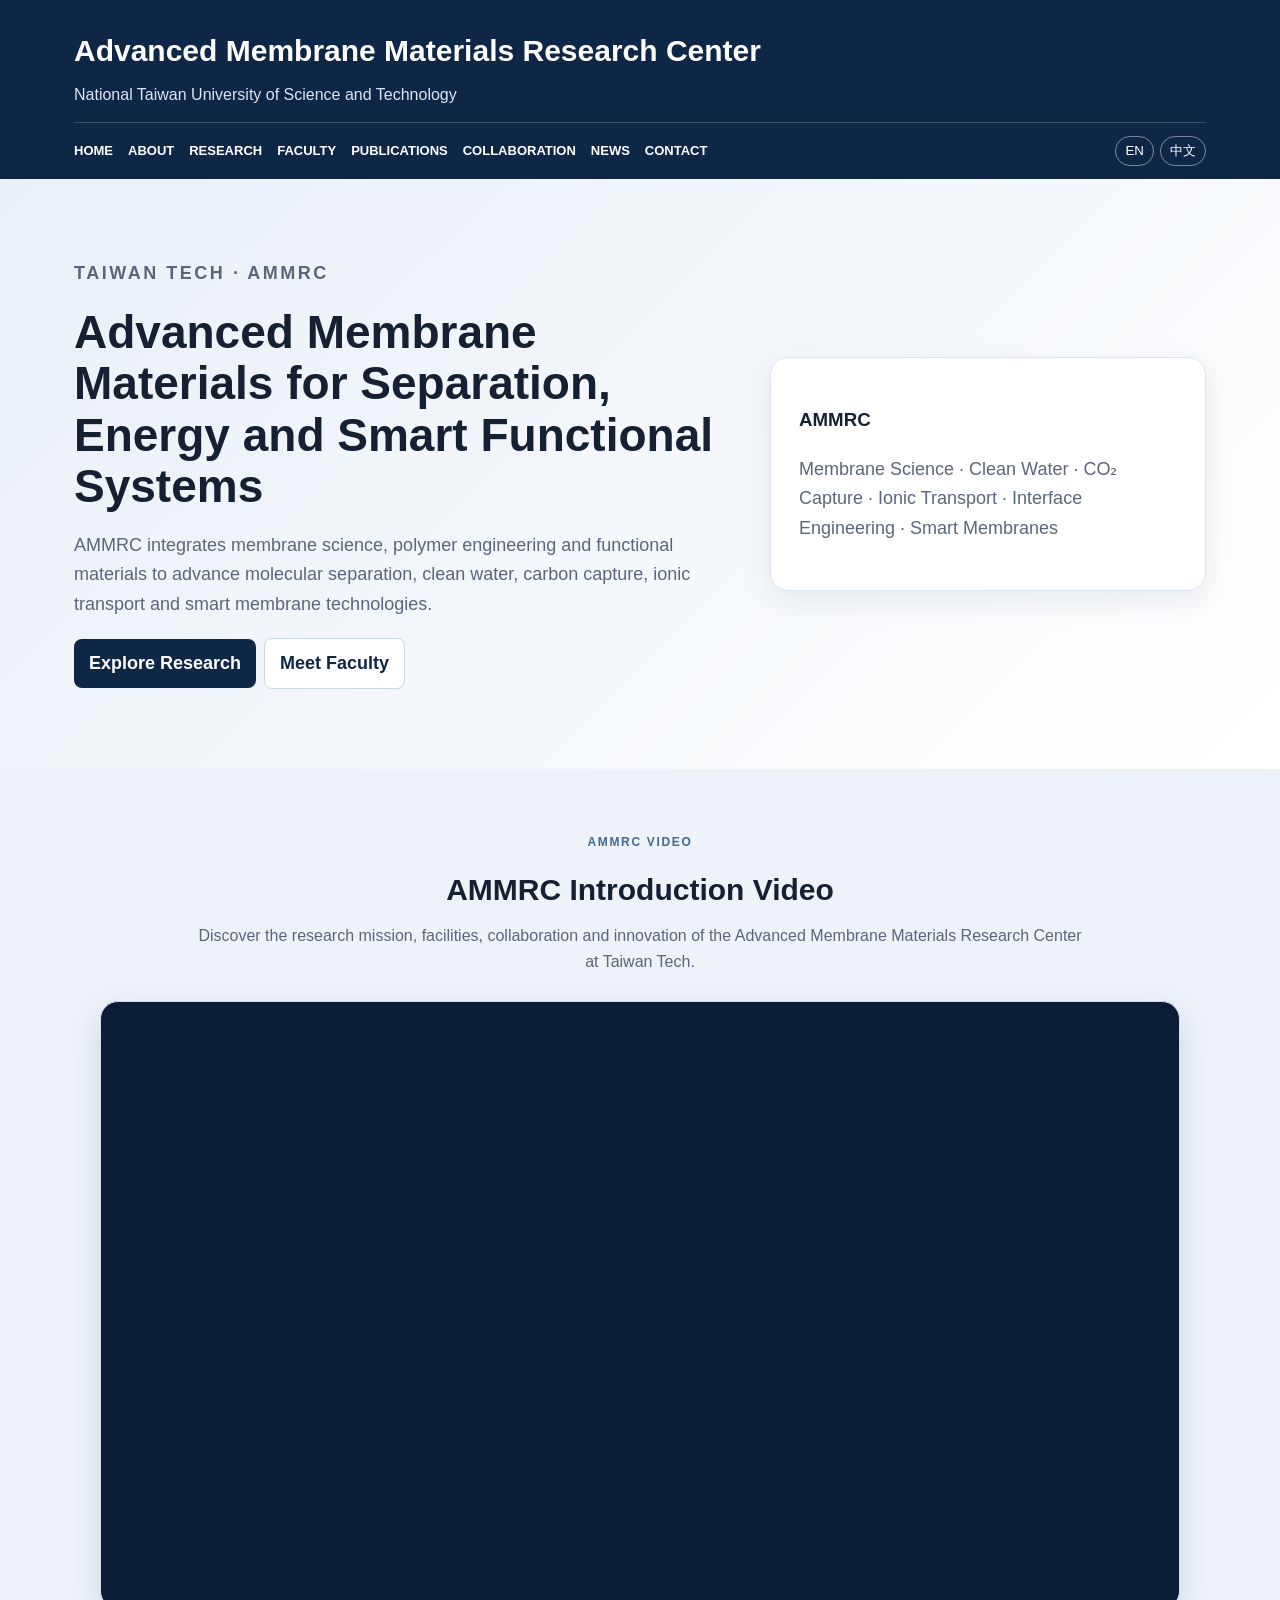
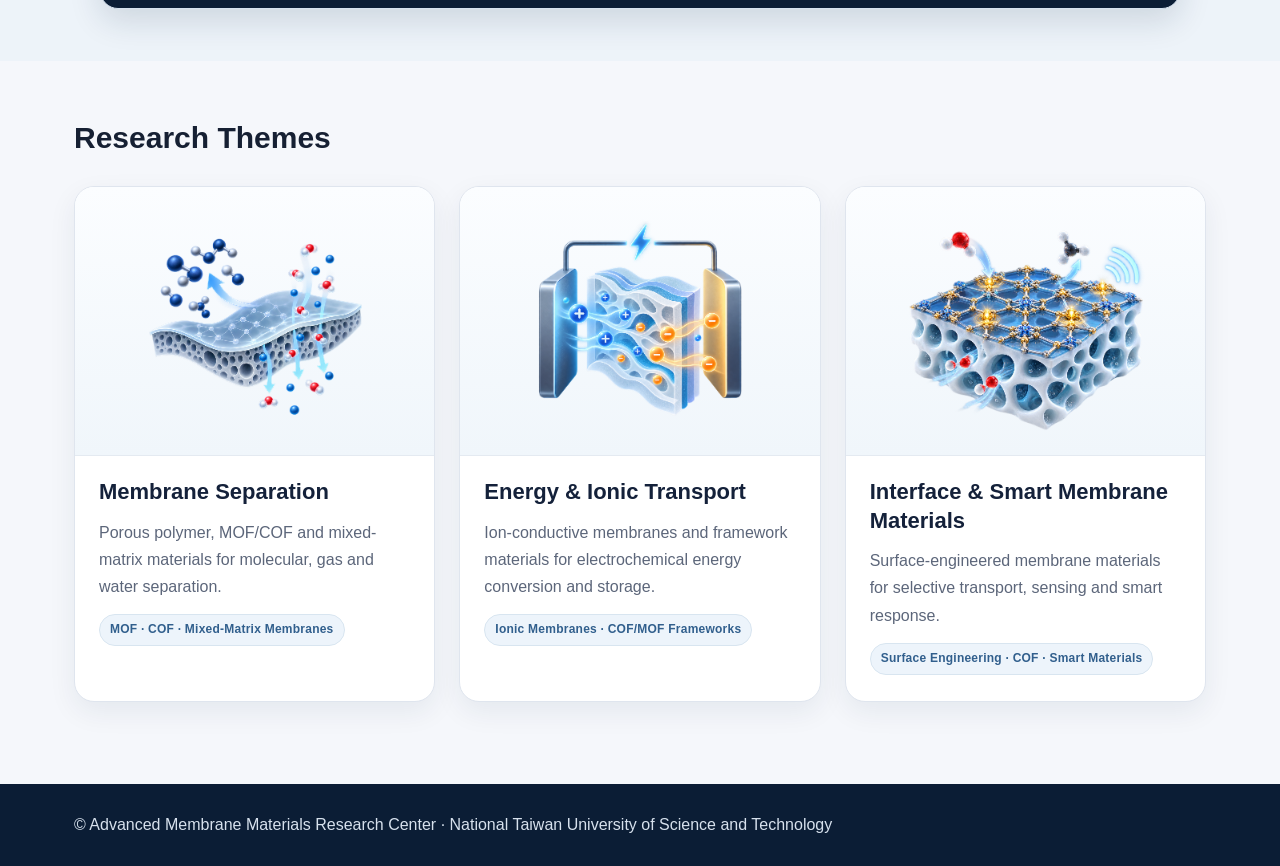
==== commit 48601531: "Use user-uploaded research theme images on homepage" ====
--- a/index.html
+++ b/index.html
@@ -4,13 +4,13 @@
   <meta charset="utf-8">
   <meta name="viewport" content="width=device-width,initial-scale=1">
   <title>Home | AMMRC</title>
-  <link rel="stylesheet" href="style.css?v=20261004-home-material-icons-1">
+  <link rel="stylesheet" href="style.css?v=20261004-home-user-images-1">
   <style>
     .home-theme-grid{display:grid;grid-template-columns:repeat(3,minmax(0,1fr));gap:24px}
     .home-theme-card{background:#fff;border:1px solid var(--line);border-radius:20px;overflow:hidden;box-shadow:0 10px 28px rgba(20,40,70,.07);transition:transform .18s ease,box-shadow .18s ease}
     .home-theme-card:hover{transform:translateY(-3px);box-shadow:0 16px 36px rgba(20,40,70,.11)}
-    .theme-media{margin:0;background:linear-gradient(180deg,#fbfdff,#f0f6fb);border-bottom:1px solid #e4eaf1;padding:12px 12px 2px}
-    .theme-media img{width:100%;aspect-ratio:16/10;object-fit:contain;display:block}
+    .theme-media{margin:0;background:linear-gradient(180deg,#fbfdff,#f0f6fb);border-bottom:1px solid #e4eaf1;padding:12px 12px 4px}
+    .theme-media img{width:100%;aspect-ratio:4/3;object-fit:contain;display:block}
     .theme-copy{padding:22px 24px 26px}
     .theme-copy h3{font-size:22px;line-height:1.3;margin:0 0 12px;color:#14213a}
     .theme-copy p{margin:0;color:var(--muted);font-size:16px;line-height:1.7}
@@ -70,7 +70,7 @@
     <h2 data-i18n="researchTitle">Research Themes</h2>
     <div class="home-theme-grid">
       <article class="home-theme-card">
-        <figure class="theme-media"><img src="images/home/membrane-separation-mof-cof.svg" alt="MOF and COF porous membrane separation materials"></figure>
+        <figure class="theme-media"><img src="images/faculty/Membrane%20seperation.png" alt="Membrane separation materials"></figure>
         <div class="theme-copy">
           <h3 id="home-theme-1-title">Membrane Separation</h3>
           <p id="home-theme-1-text">Porous polymer, MOF/COF and mixed-matrix materials for molecular, gas and water separation.</p>
@@ -78,7 +78,7 @@
         </div>
       </article>
       <article class="home-theme-card">
-        <figure class="theme-media"><img src="images/home/energy-ionic-transport-framework.svg" alt="MOF and COF framework materials for ionic transport and energy"></figure>
+        <figure class="theme-media"><img src="images/faculty/Energy%20and%20Ionic%20trasport.png" alt="Energy and ionic transport membrane materials"></figure>
         <div class="theme-copy">
           <h3 id="home-theme-2-title">Energy &amp; Ionic Transport</h3>
           <p id="home-theme-2-text">Ion-conductive membranes and framework materials for electrochemical energy conversion and storage.</p>
@@ -86,7 +86,7 @@
         </div>
       </article>
       <article class="home-theme-card">
-        <figure class="theme-media"><img src="images/home/interface-smart-cof.svg" alt="COF-based smart membrane interface and sensing materials"></figure>
+        <figure class="theme-media"><img src="images/faculty/Interface%20and%20smart%20membrane.png" alt="Interface and smart membrane materials"></figure>
         <div class="theme-copy">
           <h3 id="home-theme-3-title">Interface &amp; Smart Membrane Materials</h3>
           <p id="home-theme-3-text">Surface-engineered membrane materials for selective transport, sensing and smart response.</p>
@@ -98,7 +98,7 @@
 </section>
 
 <footer class="footer"><div class="wrap">© Advanced Membrane Materials Research Center · National Taiwan University of Science and Technology</div></footer>
-<script src="language.js?v=20261004-home-material-icons-1"></script>
+<script src="language.js?v=20261004-home-user-images-1"></script>
 <script>
 (function(){
   const themeText={
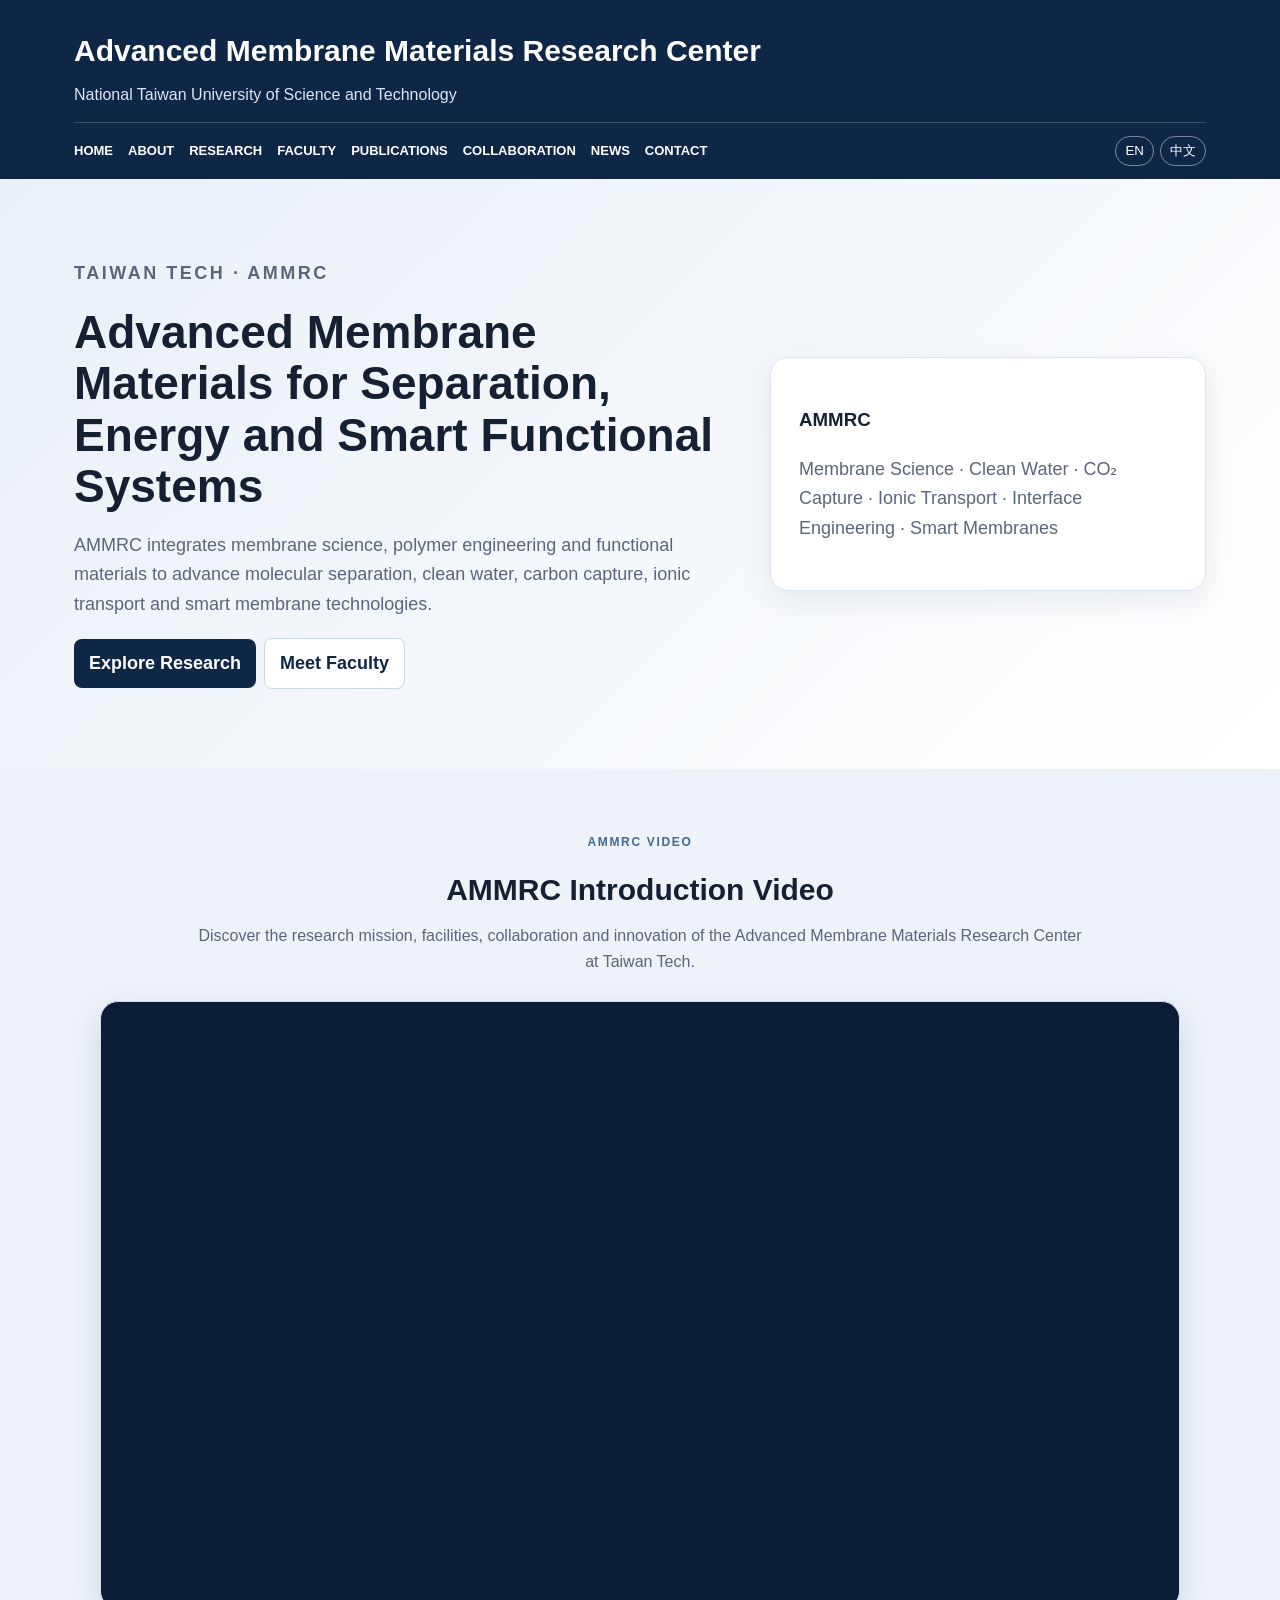
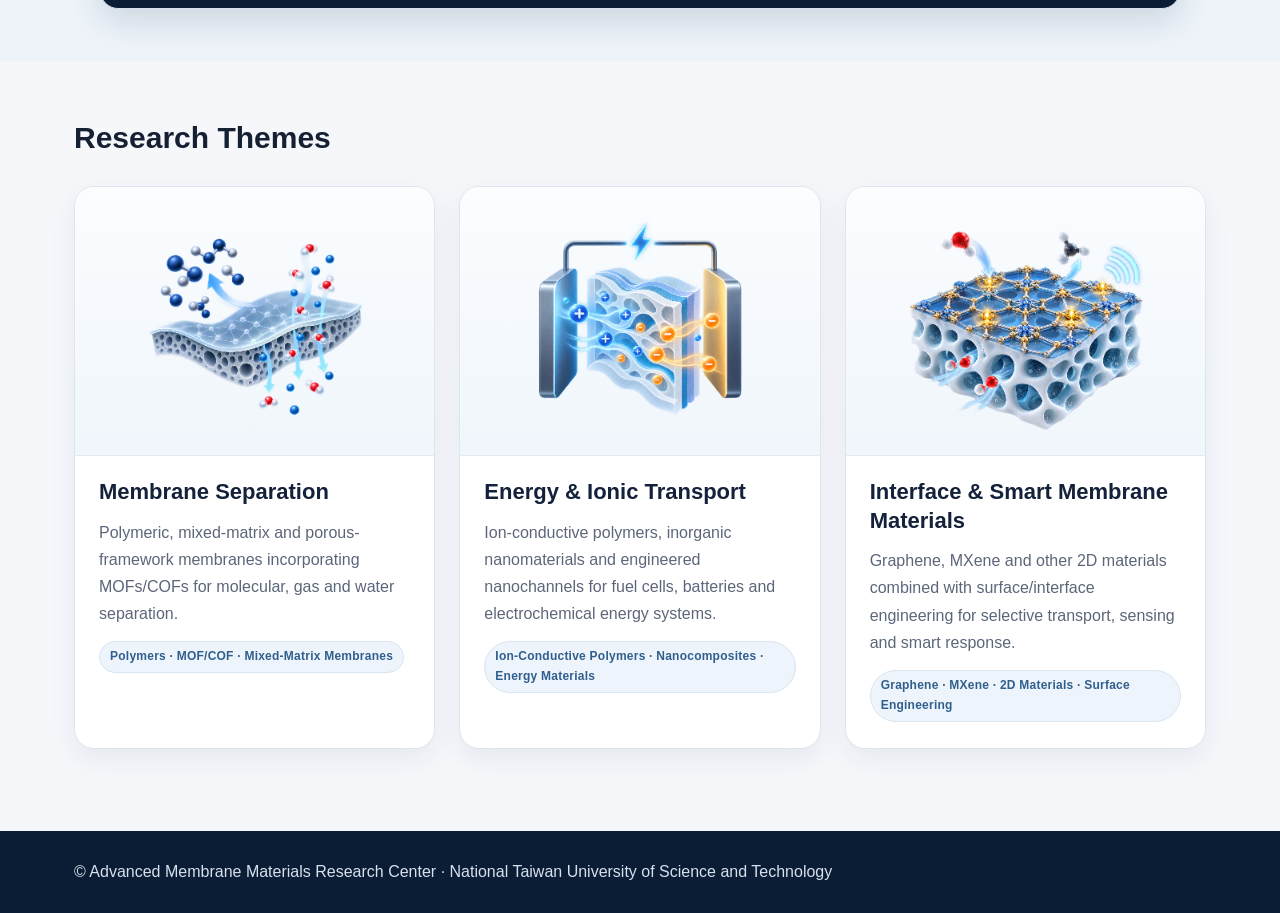
==== commit e9ea6c30: "refine homepage research material descriptions" ====
--- a/index.html
+++ b/index.html
@@ -4,7 +4,7 @@
   <meta charset="utf-8">
   <meta name="viewport" content="width=device-width,initial-scale=1">
   <title>Home | AMMRC</title>
-  <link rel="stylesheet" href="style.css?v=20261004-home-user-images-1">
+  <link rel="stylesheet" href="style.css?v=20261004-home-material-balanced-1">
   <style>
     .home-theme-grid{display:grid;grid-template-columns:repeat(3,minmax(0,1fr));gap:24px}
     .home-theme-card{background:#fff;border:1px solid var(--line);border-radius:20px;overflow:hidden;box-shadow:0 10px 28px rgba(20,40,70,.07);transition:transform .18s ease,box-shadow .18s ease}
@@ -73,24 +73,24 @@
         <figure class="theme-media"><img src="images/faculty/Membrane%20seperation.png" alt="Membrane separation materials"></figure>
         <div class="theme-copy">
           <h3 id="home-theme-1-title">Membrane Separation</h3>
-          <p id="home-theme-1-text">Porous polymer, MOF/COF and mixed-matrix materials for molecular, gas and water separation.</p>
-          <span class="material-note">MOF · COF · Mixed-Matrix Membranes</span>
+          <p id="home-theme-1-text">Polymeric, mixed-matrix and porous-framework membranes incorporating MOFs/COFs for molecular, gas and water separation.</p>
+          <span class="material-note" id="home-theme-1-note">Polymers · MOF/COF · Mixed-Matrix Membranes</span>
         </div>
       </article>
       <article class="home-theme-card">
         <figure class="theme-media"><img src="images/faculty/Energy%20and%20Ionic%20trasport.png" alt="Energy and ionic transport membrane materials"></figure>
         <div class="theme-copy">
           <h3 id="home-theme-2-title">Energy &amp; Ionic Transport</h3>
-          <p id="home-theme-2-text">Ion-conductive membranes and framework materials for electrochemical energy conversion and storage.</p>
-          <span class="material-note">Ionic Membranes · COF/MOF Frameworks</span>
+          <p id="home-theme-2-text">Ion-conductive polymers, inorganic nanomaterials and engineered nanochannels for fuel cells, batteries and electrochemical energy systems.</p>
+          <span class="material-note" id="home-theme-2-note">Ion-Conductive Polymers · Nanocomposites · Energy Materials</span>
         </div>
       </article>
       <article class="home-theme-card">
         <figure class="theme-media"><img src="images/faculty/Interface%20and%20smart%20membrane.png" alt="Interface and smart membrane materials"></figure>
         <div class="theme-copy">
           <h3 id="home-theme-3-title">Interface &amp; Smart Membrane Materials</h3>
-          <p id="home-theme-3-text">Surface-engineered membrane materials for selective transport, sensing and smart response.</p>
-          <span class="material-note">Surface Engineering · COF · Smart Materials</span>
+          <p id="home-theme-3-text">Graphene, MXene and other 2D materials combined with surface/interface engineering for selective transport, sensing and smart response.</p>
+          <span class="material-note" id="home-theme-3-note">Graphene · MXene · 2D Materials · Surface Engineering</span>
         </div>
       </article>
     </div>
@@ -98,22 +98,22 @@
 </section>
 
 <footer class="footer"><div class="wrap">© Advanced Membrane Materials Research Center · National Taiwan University of Science and Technology</div></footer>
-<script src="language.js?v=20261004-home-user-images-1"></script>
+<script src="language.js?v=20261004-home-material-balanced-1"></script>
 <script>
 (function(){
   const themeText={
     en:{
-      t1:'Membrane Separation',x1:'Porous polymer, MOF/COF and mixed-matrix materials for molecular, gas and water separation.',
-      t2:'Energy & Ionic Transport',x2:'Ion-conductive membranes and framework materials for electrochemical energy conversion and storage.',
-      t3:'Interface & Smart Membrane Materials',x3:'Surface-engineered membrane materials for selective transport, sensing and smart response.'
+      t1:'Membrane Separation',x1:'Polymeric, mixed-matrix and porous-framework membranes incorporating MOFs/COFs for molecular, gas and water separation.',n1:'Polymers · MOF/COF · Mixed-Matrix Membranes',
+      t2:'Energy & Ionic Transport',x2:'Ion-conductive polymers, inorganic nanomaterials and engineered nanochannels for fuel cells, batteries and electrochemical energy systems.',n2:'Ion-Conductive Polymers · Nanocomposites · Energy Materials',
+      t3:'Interface & Smart Membrane Materials',x3:'Graphene, MXene and other 2D materials combined with surface/interface engineering for selective transport, sensing and smart response.',n3:'Graphene · MXene · 2D Materials · Surface Engineering'
     },
     zh:{
-      t1:'薄膜分離',x1:'以多孔高分子、MOF／COF 與混合基質材料，發展分子、氣體與水分離薄膜。',
-      t2:'能源與離子傳輸',x2:'結合離子導電薄膜與多孔框架材料，應用於電化學能源轉換與儲能。',
-      t3:'界面與智慧薄膜材料',x3:'以表面／界面工程及 COF 等功能材料，發展選擇性傳輸、感測與智慧響應薄膜。'
+      t1:'薄膜分離',x1:'以高分子、混合基質與多孔框架薄膜整合 MOF／COF 材料，發展分子、氣體與水分離技術。',n1:'高分子 · MOF/COF · 混合基質薄膜',
+      t2:'能源與離子傳輸',x2:'發展離子導電高分子、無機奈米材料與工程化奈米通道，應用於燃料電池、電池及電化學能源系統。',n2:'離子導電高分子 · 奈米複合材料 · 能源材料',
+      t3:'界面與智慧薄膜材料',x3:'整合 Graphene、MXene 與其他二維材料及表面／界面工程，發展選擇性傳輸、感測與智慧響應功能。',n3:'Graphene · MXene · 二維材料 · 表面工程'
     }
   };
-  function applyThemeLang(lang){const d=themeText[lang]||themeText.en;['1','2','3'].forEach(n=>{const t=document.getElementById('home-theme-'+n+'-title');const x=document.getElementById('home-theme-'+n+'-text');if(t)t.textContent=d['t'+n];if(x)x.textContent=d['x'+n]})}
+  function applyThemeLang(lang){const d=themeText[lang]||themeText.en;['1','2','3'].forEach(n=>{const t=document.getElementById('home-theme-'+n+'-title');const x=document.getElementById('home-theme-'+n+'-text');const note=document.getElementById('home-theme-'+n+'-note');if(t)t.textContent=d['t'+n];if(x)x.textContent=d['x'+n];if(note)note.textContent=d['n'+n]})}
   document.addEventListener('DOMContentLoaded',()=>applyThemeLang(localStorage.getItem('ammrcLang')||'en'));
   document.addEventListener('ammrc-language',e=>applyThemeLang(e.detail.lang));
 })();
